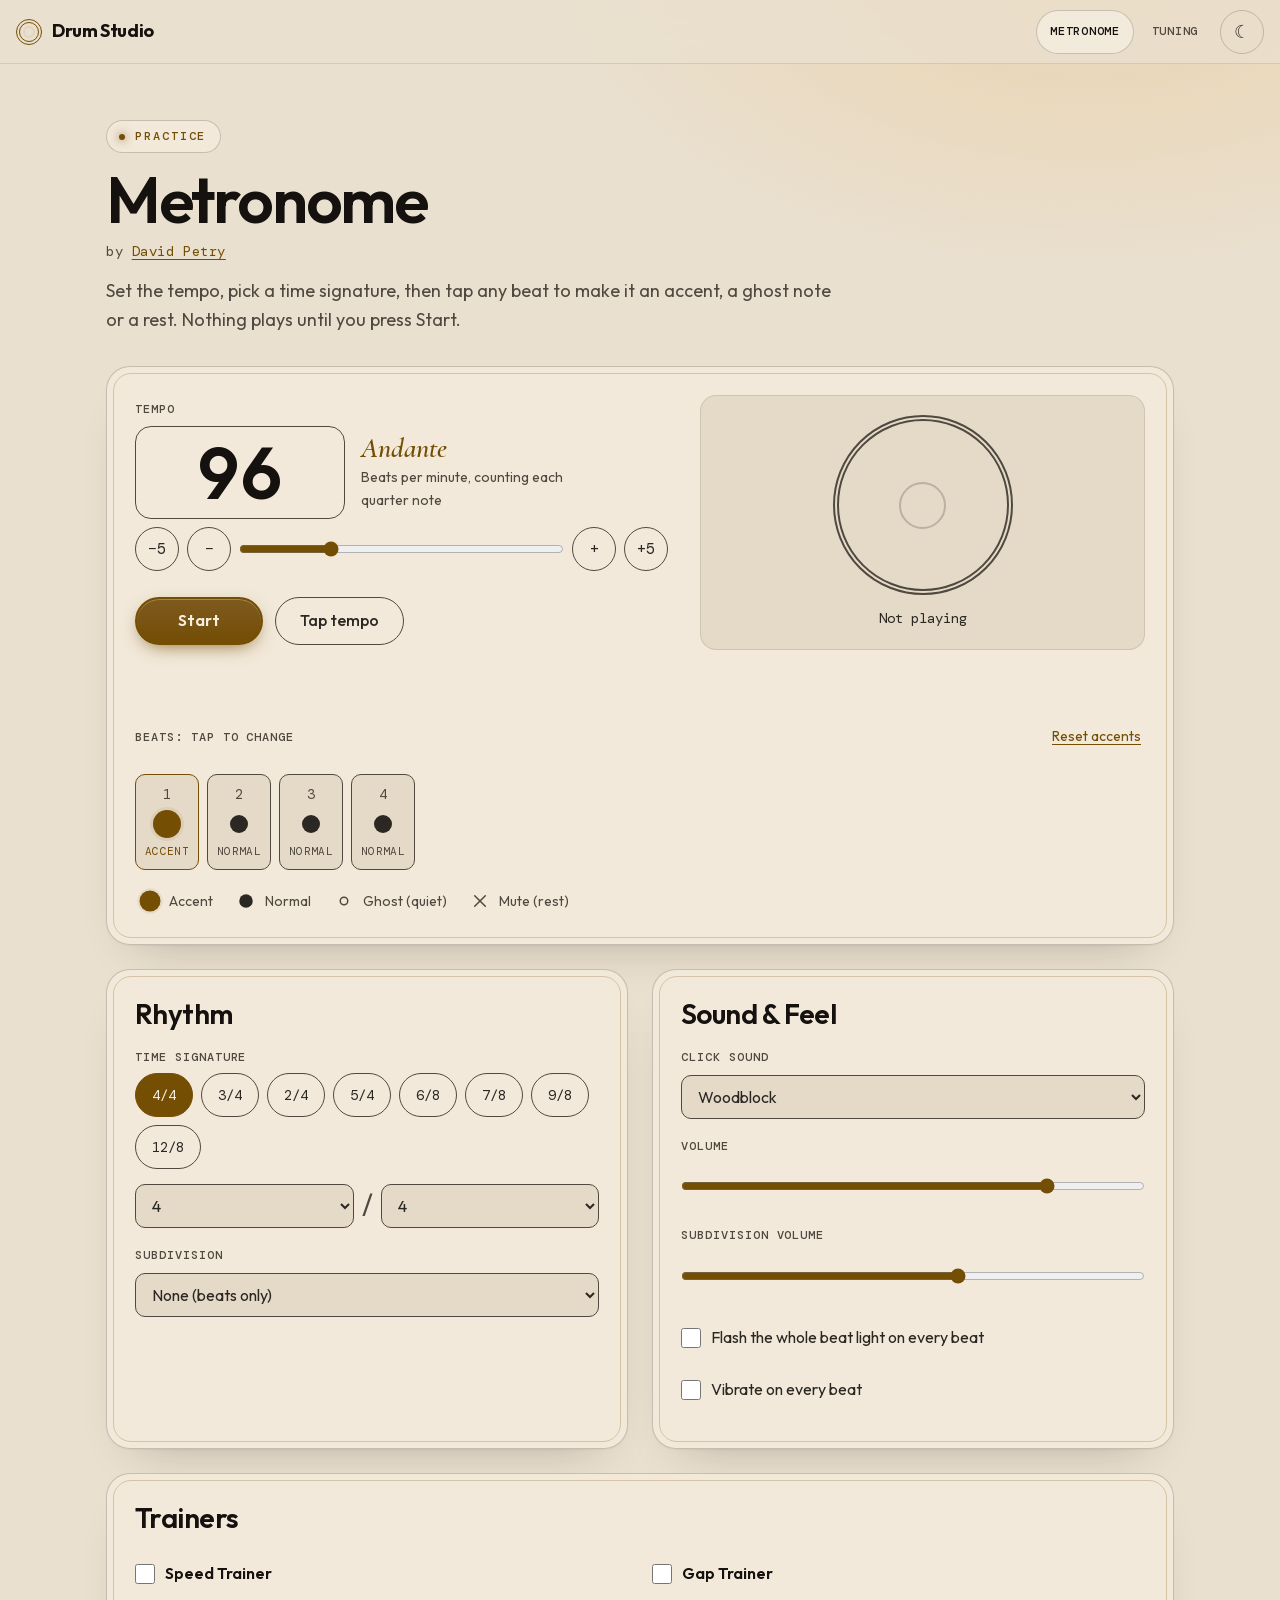
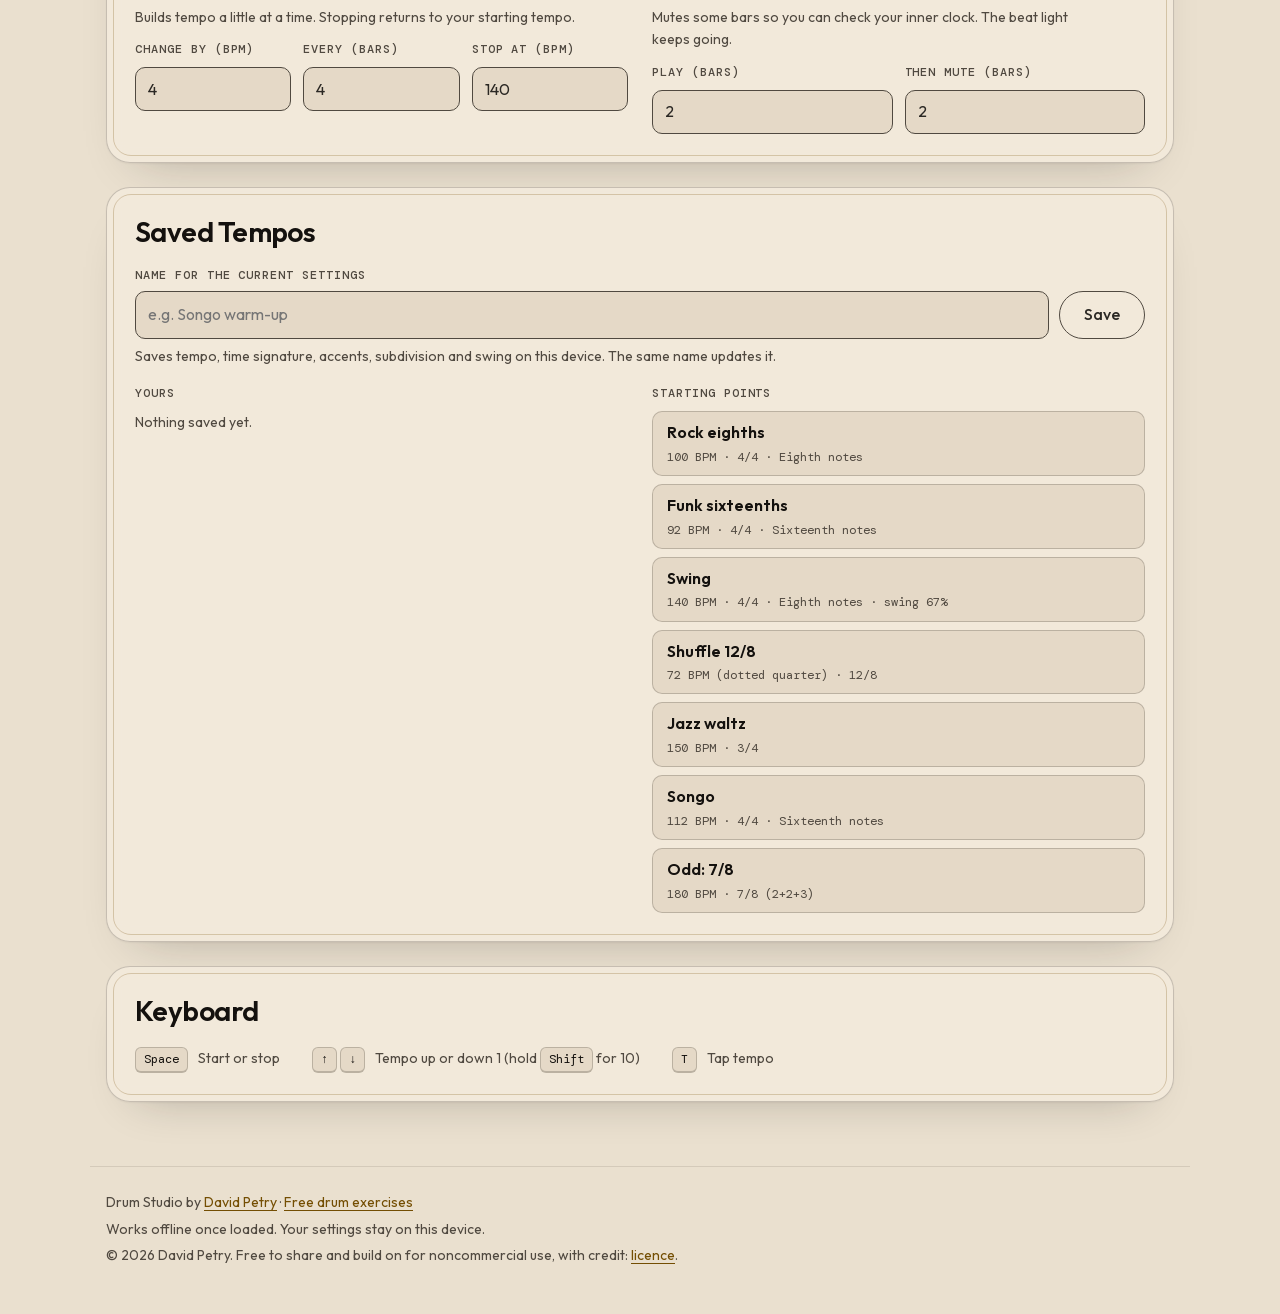
==== index.html @ 5c5dff27 "Relicense for noncommercial collaboration with credit Replaces the all-rights-reserved notice with s" ====
<!DOCTYPE html>
<html lang="en">
<head>
<meta charset="UTF-8">
<!-- Security policy: everything comes from this site; no inline scripts or styles.
     Set here because GitHub Pages can't send it as a header. -->
<meta http-equiv="Content-Security-Policy" content="default-src 'self'; script-src 'self'; style-src 'self'; img-src 'self' data:; font-src 'self'; connect-src 'self'; media-src 'self'; manifest-src 'self'; worker-src 'self'; object-src 'none'; base-uri 'self'; form-action 'none'; upgrade-insecure-requests">
<meta name="referrer" content="strict-origin-when-cross-origin">
<meta name="viewport" content="width=device-width, initial-scale=1.0, viewport-fit=cover">
<title>Metronome · Drum Studio</title>
<meta name="description" content="A drummer's metronome: time signatures, subdivisions, swing, accents and ghost notes on every beat, saved tempos, and speed and gap trainers. Works offline.">
<meta name="author" content="David Petry">
<meta name="color-scheme" content="dark light">
<meta name="theme-color" content="#080a0e">
<link rel="manifest" href="manifest.webmanifest">
<link rel="icon" href="icons/icon.svg" type="image/svg+xml">
<link rel="apple-touch-icon" href="icons/apple-touch-icon.png">
<link rel="preload" href="fonts/outfit-300-700-latin.woff2" as="font" type="font/woff2" crossorigin>
<link rel="stylesheet" href="fonts/fonts.css">
<script src="js/theme.js"></script>
<link rel="stylesheet" href="css/studio.css">
</head>
<body>
<a href="#main" class="skip-link">Skip to main content</a>
<nav class="topnav" aria-label="Drum Studio">
  <a href="index.html" class="brand" aria-label="Drum Studio home"><span class="brand-mark" aria-hidden="true"></span><span class="brand-text">Drum Studio</span></a>
  <ul class="navlinks">
    <li><a href="index.html" aria-current="page">Metronome</a></li>
    <li><a href="tuning.html">Tuning</a></li>
    <li><button type="button" class="theme-toggle" id="themeToggle" aria-label="Switch to light theme"><span aria-hidden="true">☀</span></button></li>
  </ul>
</nav>

<main id="main">
  <header class="pagehead">
    <p class="eyebrow">Practice</p>
    <h1>Metronome</h1>
    <p class="byline">by <a href="https://david-petry.netlify.app/">David Petry</a></p>
    <p class="lede">Set the tempo, pick a time signature, then tap any beat to make it an accent, a ghost note or a rest. Nothing plays until you press Start.</p>
  </header>

  <noscript><p class="panel notice">The metronome needs JavaScript turned on.</p></noscript>
  <p class="panel notice" id="no-audio" hidden>This browser can’t play web audio, so the metronome can’t run here. Try a current version of Chrome, Edge, Firefox or Safari.</p>

  <div id="metro" hidden>
    <!-- The player: tempo, the beat grid and Start -->
    <section class="panel player" aria-labelledby="player-title">
      <h2 id="player-title" class="visually-hidden">Player</h2>

      <div class="tempo">
        <label for="bpm" class="label">Tempo</label>
        <div class="tempo-readout">
          <input type="number" id="bpm" class="bpm" min="20" max="300" step="1" value="96" inputmode="numeric" aria-describedby="tempo-unit tempo-word">
          <div class="tempo-meta">
            <span class="tempo-word" id="tempo-word">Andante</span>
            <span class="tempo-unit" id="tempo-unit">Beats per minute, counting each quarter note</span>
          </div>
        </div>
        <div class="slide">
          <button type="button" class="step" id="bpm-down-5" aria-label="Slower by 5 BPM">−5</button>
          <button type="button" class="step" id="bpm-down" aria-label="Slower by 1 BPM">−</button>
          <input type="range" id="bpm-range" min="20" max="300" step="1" value="96" aria-label="Tempo slider, 20 to 300 BPM">
          <button type="button" class="step" id="bpm-up" aria-label="Faster by 1 BPM">+</button>
          <button type="button" class="step" id="bpm-up-5" aria-label="Faster by 5 BPM">+5</button>
        </div>
      </div>

      <div class="stage">
        <div class="flash" id="flash" aria-hidden="true"><span class="flash-ring"></span></div>
        <p class="position" id="position">Not playing</p>
      </div>

      <div class="actions">
        <button type="button" class="btn-primary" id="start" aria-pressed="false">Start</button>
        <button type="button" class="btn-ghost" id="tap">Tap tempo</button>
      </div>
      <p class="status" id="status" role="status" aria-live="polite"></p>

      <div class="grid-head">
        <h3 class="label" id="grid-title">Beats: Tap to Change</h3>
        <button type="button" class="link-btn" id="reset-accents">Reset accents</button>
      </div>
      <div class="grid" id="grid" role="group" aria-labelledby="grid-title"></div>
      <ul class="legend" aria-label="What the beat marks mean">
        <li><span class="mark lv-accent" aria-hidden="true"></span>Accent</li>
        <li><span class="mark lv-normal" aria-hidden="true"></span>Normal</li>
        <li><span class="mark lv-ghost" aria-hidden="true"></span>Ghost (quiet)</li>
        <li><span class="mark lv-mute" aria-hidden="true"></span>Mute (rest)</li>
      </ul>
    </section>

    <div class="columns">
      <!-- Rhythm: time signature, subdivision, swing -->
      <section class="panel" aria-labelledby="rhythm-title">
        <h2 id="rhythm-title">Rhythm</h2>
        <fieldset class="field">
          <legend class="label">Time Signature</legend>
          <div class="chips" id="meter-quick"></div>
          <div class="meter-pick">
            <label class="visually-hidden" for="meter-beats">Beats per bar</label>
            <select id="meter-beats"></select>
            <span class="meter-slash" aria-hidden="true">/</span>
            <label class="visually-hidden" for="meter-unit">Note value of each beat</label>
            <select id="meter-unit"></select>
          </div>
        </fieldset>
        <div class="field" id="groups-row" hidden>
          <label class="label" for="meter-groups">Grouping</label>
          <select id="meter-groups"></select>
          <p class="hint">How the beats are felt. 7/8 as 2 + 2 + 3 accents beats 1, 3 and 5.</p>
        </div>
        <label class="check" id="dotted-row" hidden><input type="checkbox" id="dotted"> Count the tempo in dotted quarters (one per group of three)</label>
        <div class="field">
          <label class="label" for="sub">Subdivision</label>
          <select id="sub"></select>
        </div>
        <div class="field" id="swing-row" hidden>
          <label class="label" for="swing">Swing</label>
          <input type="range" id="swing" min="50" max="75" step="1" value="50" aria-describedby="swing-out">
          <output id="swing-out" for="swing" class="hint">Straight (50%)</output>
        </div>
      </section>

      <!-- Sound and feel -->
      <section class="panel" aria-labelledby="sound-title">
        <h2 id="sound-title">Sound &amp; Feel</h2>
        <div class="field">
          <label class="label" for="sound">Click sound</label>
          <select id="sound">
            <option value="wood">Woodblock</option>
            <option value="beep">Beep</option>
            <option value="cowbell">Cowbell</option>
            <option value="stick">Stick click</option>
          </select>
        </div>
        <div class="field">
          <label class="label" for="volume">Volume</label>
          <input type="range" id="volume" min="0" max="100" step="1" value="80">
        </div>
        <div class="field">
          <label class="label" for="sub-volume">Subdivision volume</label>
          <input type="range" id="sub-volume" min="0" max="100" step="1" value="60">
        </div>
        <label class="check"><input type="checkbox" id="big-flash"> Flash the whole beat light on every beat</label>
        <label class="check" id="vibrate-row" hidden><input type="checkbox" id="vibrate"> Vibrate on every beat</label>
      </section>
    </div>

    <!-- Trainers -->
    <section class="panel" aria-labelledby="trainers-title">
      <h2 id="trainers-title">Trainers</h2>
      <div class="columns">
        <fieldset class="trainer">
          <legend><label class="check"><input type="checkbox" id="speed-on"> Speed Trainer</label></legend>
          <p class="hint">Builds tempo a little at a time. Stopping returns to your starting tempo.</p>
          <div class="trio">
            <label class="field"><span class="label">Change by (BPM)</span><input type="number" id="speed-step" value="4" min="-50" max="50" inputmode="numeric"></label>
            <label class="field"><span class="label">Every (bars)</span><input type="number" id="speed-every" value="4" min="1" max="64" inputmode="numeric"></label>
            <label class="field"><span class="label">Stop at (BPM)</span><input type="number" id="speed-target" value="140" min="20" max="300" inputmode="numeric"></label>
          </div>
        </fieldset>
        <fieldset class="trainer">
          <legend><label class="check"><input type="checkbox" id="gap-on"> Gap Trainer</label></legend>
          <p class="hint">Mutes some bars so you can check your inner clock. The beat light keeps going.</p>
          <div class="trio">
            <label class="field"><span class="label">Play (bars)</span><input type="number" id="gap-play" value="2" min="1" max="64" inputmode="numeric"></label>
            <label class="field"><span class="label">Then mute (bars)</span><input type="number" id="gap-mute" value="2" min="1" max="64" inputmode="numeric"></label>
          </div>
        </fieldset>
      </div>
    </section>

    <!-- Saved tempos -->
    <section class="panel" aria-labelledby="presets-title">
      <h2 id="presets-title">Saved Tempos</h2>
      <form id="preset-form" class="preset-form">
        <label class="label" for="preset-name">Name for the current settings</label>
        <div class="inline">
          <input type="text" id="preset-name" maxlength="40" placeholder="e.g. Songo warm-up" autocomplete="off">
          <button type="submit" class="btn-ghost">Save</button>
        </div>
        <p class="hint">Saves tempo, time signature, accents, subdivision and swing on this device. The same name updates it.</p>
      </form>
      <div class="columns">
        <div>
          <h3 class="label">Yours</h3>
          <p class="hint" id="presets-empty">Nothing saved yet.</p>
          <ul class="presets" id="my-presets"></ul>
        </div>
        <div>
          <h3 class="label">Starting Points</h3>
          <ul class="presets" id="starter-presets"></ul>
        </div>
      </div>
    </section>

    <section class="panel keys" aria-labelledby="keys-title">
      <h2 id="keys-title">Keyboard</h2>
      <dl class="keylist">
        <div><dt><kbd>Space</kbd></dt><dd>Start or stop</dd></div>
        <div><dt><kbd>↑</kbd> <kbd>↓</kbd></dt><dd>Tempo up or down 1 (hold <kbd>Shift</kbd> for 10)</dd></div>
        <div><dt><kbd>T</kbd></dt><dd>Tap tempo</dd></div>
      </dl>
    </section>
  </div>
</main>

<footer class="foot">
  <p>Drum Studio by <a href="https://david-petry.netlify.app/">David Petry</a> · <a href="https://david-petry.netlify.app/drum-exercises.html">Free drum exercises</a></p>
  <p>Works offline once loaded. Your settings stay on this device.</p>
  <p>© 2026 David Petry. Free to share and build on for noncommercial use, with credit: <a href="https://github.com/davidpetry-cloud/drum-studio/blob/main/LICENSE">licence</a>.</p>
</footer>
<script src="js/metronome.js" defer></script>
</body>
</html>
---- fonts/fonts.css ----
/* Self-hosted web fonts: DM Mono, Cormorant Garamond, Outfit.
   From Google Fonts, latin and latin-ext subsets only. Serving them from this
   site means visitors' browsers make no request to Google. Licences: OFL-*.txt
   in this folder (SIL Open Font License 1.1). A browser only downloads the
   files for faces a page actually uses. */

/* latin-ext */
@font-face {
  font-family: 'Cormorant Garamond';
  font-style: italic;
  font-weight: 400;
  font-display: swap;
  src: url(./cormorant-garamond-400-600-italic-latin-ext.woff2) format('woff2');
  unicode-range: U+0100-02BA, U+02BD-02C5, U+02C7-02CC, U+02CE-02D7, U+02DD-02FF, U+0304, U+0308, U+0329, U+1D00-1DBF, U+1E00-1E9F, U+1EF2-1EFF, U+2020, U+20A0-20AB, U+20AD-20C4, U+2113, U+2C60-2C7F, U+A720-A7FF;
}
/* latin */
@font-face {
  font-family: 'Cormorant Garamond';
  font-style: italic;
  font-weight: 400;
  font-display: swap;
  src: url(./cormorant-garamond-400-600-italic-latin.woff2) format('woff2');
  unicode-range: U+0000-00FF, U+0131, U+0152-0153, U+02BB-02BC, U+02C6, U+02DA, U+02DC, U+0304, U+0308, U+0329, U+2000-206F, U+20AC, U+2122, U+2191, U+2193, U+2212, U+2215, U+FEFF, U+FFFD;
}
/* latin-ext */
@font-face {
  font-family: 'Cormorant Garamond';
  font-style: italic;
  font-weight: 600;
  font-display: swap;
  src: url(./cormorant-garamond-400-600-italic-latin-ext.woff2) format('woff2');
  unicode-range: U+0100-02BA, U+02BD-02C5, U+02C7-02CC, U+02CE-02D7, U+02DD-02FF, U+0304, U+0308, U+0329, U+1D00-1DBF, U+1E00-1E9F, U+1EF2-1EFF, U+2020, U+20A0-20AB, U+20AD-20C4, U+2113, U+2C60-2C7F, U+A720-A7FF;
}
/* latin */
@font-face {
  font-family: 'Cormorant Garamond';
  font-style: italic;
  font-weight: 600;
  font-display: swap;
  src: url(./cormorant-garamond-400-600-italic-latin.woff2) format('woff2');
  unicode-range: U+0000-00FF, U+0131, U+0152-0153, U+02BB-02BC, U+02C6, U+02DA, U+02DC, U+0304, U+0308, U+0329, U+2000-206F, U+20AC, U+2122, U+2191, U+2193, U+2212, U+2215, U+FEFF, U+FFFD;
}
/* latin-ext */
@font-face {
  font-family: 'Cormorant Garamond';
  font-style: normal;
  font-weight: 400;
  font-display: swap;
  src: url(./cormorant-garamond-400-700-latin-ext.woff2) format('woff2');
  unicode-range: U+0100-02BA, U+02BD-02C5, U+02C7-02CC, U+02CE-02D7, U+02DD-02FF, U+0304, U+0308, U+0329, U+1D00-1DBF, U+1E00-1E9F, U+1EF2-1EFF, U+2020, U+20A0-20AB, U+20AD-20C4, U+2113, U+2C60-2C7F, U+A720-A7FF;
}
/* latin */
@font-face {
  font-family: 'Cormorant Garamond';
  font-style: normal;
  font-weight: 400;
  font-display: swap;
  src: url(./cormorant-garamond-400-700-latin.woff2) format('woff2');
  unicode-range: U+0000-00FF, U+0131, U+0152-0153, U+02BB-02BC, U+02C6, U+02DA, U+02DC, U+0304, U+0308, U+0329, U+2000-206F, U+20AC, U+2122, U+2191, U+2193, U+2212, U+2215, U+FEFF, U+FFFD;
}
/* latin-ext */
@font-face {
  font-family: 'Cormorant Garamond';
  font-style: normal;
  font-weight: 600;
  font-display: swap;
  src: url(./cormorant-garamond-400-700-latin-ext.woff2) format('woff2');
  unicode-range: U+0100-02BA, U+02BD-02C5, U+02C7-02CC, U+02CE-02D7, U+02DD-02FF, U+0304, U+0308, U+0329, U+1D00-1DBF, U+1E00-1E9F, U+1EF2-1EFF, U+2020, U+20A0-20AB, U+20AD-20C4, U+2113, U+2C60-2C7F, U+A720-A7FF;
}
/* latin */
@font-face {
  font-family: 'Cormorant Garamond';
  font-style: normal;
  font-weight: 600;
  font-display: swap;
  src: url(./cormorant-garamond-400-700-latin.woff2) format('woff2');
  unicode-range: U+0000-00FF, U+0131, U+0152-0153, U+02BB-02BC, U+02C6, U+02DA, U+02DC, U+0304, U+0308, U+0329, U+2000-206F, U+20AC, U+2122, U+2191, U+2193, U+2212, U+2215, U+FEFF, U+FFFD;
}
/* latin-ext */
@font-face {
  font-family: 'Cormorant Garamond';
  font-style: normal;
  font-weight: 700;
  font-display: swap;
  src: url(./cormorant-garamond-400-700-latin-ext.woff2) format('woff2');
  unicode-range: U+0100-02BA, U+02BD-02C5, U+02C7-02CC, U+02CE-02D7, U+02DD-02FF, U+0304, U+0308, U+0329, U+1D00-1DBF, U+1E00-1E9F, U+1EF2-1EFF, U+2020, U+20A0-20AB, U+20AD-20C4, U+2113, U+2C60-2C7F, U+A720-A7FF;
}
/* latin */
@font-face {
  font-family: 'Cormorant Garamond';
  font-style: normal;
  font-weight: 700;
  font-display: swap;
  src: url(./cormorant-garamond-400-700-latin.woff2) format('woff2');
  unicode-range: U+0000-00FF, U+0131, U+0152-0153, U+02BB-02BC, U+02C6, U+02DA, U+02DC, U+0304, U+0308, U+0329, U+2000-206F, U+20AC, U+2122, U+2191, U+2193, U+2212, U+2215, U+FEFF, U+FFFD;
}
/* latin-ext */
@font-face {
  font-family: 'DM Mono';
  font-style: italic;
  font-weight: 400;
  font-display: swap;
  src: url(./dm-mono-400-italic-latin-ext.woff2) format('woff2');
  unicode-range: U+0100-02BA, U+02BD-02C5, U+02C7-02CC, U+02CE-02D7, U+02DD-02FF, U+0304, U+0308, U+0329, U+1D00-1DBF, U+1E00-1E9F, U+1EF2-1EFF, U+2020, U+20A0-20AB, U+20AD-20C4, U+2113, U+2C60-2C7F, U+A720-A7FF;
}
/* latin */
@font-face {
  font-family: 'DM Mono';
  font-style: italic;
  font-weight: 400;
  font-display: swap;
  src: url(./dm-mono-400-italic-latin.woff2) format('woff2');
  unicode-range: U+0000-00FF, U+0131, U+0152-0153, U+02BB-02BC, U+02C6, U+02DA, U+02DC, U+0304, U+0308, U+0329, U+2000-206F, U+20AC, U+2122, U+2191, U+2193, U+2212, U+2215, U+FEFF, U+FFFD;
}
/* latin-ext */
@font-face {
  font-family: 'DM Mono';
  font-style: normal;
  font-weight: 300;
  font-display: swap;
  src: url(./dm-mono-300-latin-ext.woff2) format('woff2');
  unicode-range: U+0100-02BA, U+02BD-02C5, U+02C7-02CC, U+02CE-02D7, U+02DD-02FF, U+0304, U+0308, U+0329, U+1D00-1DBF, U+1E00-1E9F, U+1EF2-1EFF, U+2020, U+20A0-20AB, U+20AD-20C4, U+2113, U+2C60-2C7F, U+A720-A7FF;
}
/* latin */
@font-face {
  font-family: 'DM Mono';
  font-style: normal;
  font-weight: 300;
  font-display: swap;
  src: url(./dm-mono-300-latin.woff2) format('woff2');
  unicode-range: U+0000-00FF, U+0131, U+0152-0153, U+02BB-02BC, U+02C6, U+02DA, U+02DC, U+0304, U+0308, U+0329, U+2000-206F, U+20AC, U+2122, U+2191, U+2193, U+2212, U+2215, U+FEFF, U+FFFD;
}
/* latin-ext */
@font-face {
  font-family: 'DM Mono';
  font-style: normal;
  font-weight: 400;
  font-display: swap;
  src: url(./dm-mono-400-latin-ext.woff2) format('woff2');
  unicode-range: U+0100-02BA, U+02BD-02C5, U+02C7-02CC, U+02CE-02D7, U+02DD-02FF, U+0304, U+0308, U+0329, U+1D00-1DBF, U+1E00-1E9F, U+1EF2-1EFF, U+2020, U+20A0-20AB, U+20AD-20C4, U+2113, U+2C60-2C7F, U+A720-A7FF;
}
/* latin */
@font-face {
  font-family: 'DM Mono';
  font-style: normal;
  font-weight: 400;
  font-display: swap;
  src: url(./dm-mono-400-latin.woff2) format('woff2');
  unicode-range: U+0000-00FF, U+0131, U+0152-0153, U+02BB-02BC, U+02C6, U+02DA, U+02DC, U+0304, U+0308, U+0329, U+2000-206F, U+20AC, U+2122, U+2191, U+2193, U+2212, U+2215, U+FEFF, U+FFFD;
}
/* latin-ext */
@font-face {
  font-family: 'DM Mono';
  font-style: normal;
  font-weight: 500;
  font-display: swap;
  src: url(./dm-mono-500-latin-ext.woff2) format('woff2');
  unicode-range: U+0100-02BA, U+02BD-02C5, U+02C7-02CC, U+02CE-02D7, U+02DD-02FF, U+0304, U+0308, U+0329, U+1D00-1DBF, U+1E00-1E9F, U+1EF2-1EFF, U+2020, U+20A0-20AB, U+20AD-20C4, U+2113, U+2C60-2C7F, U+A720-A7FF;
}
/* latin */
@font-face {
  font-family: 'DM Mono';
  font-style: normal;
  font-weight: 500;
  font-display: swap;
  src: url(./dm-mono-500-latin.woff2) format('woff2');
  unicode-range: U+0000-00FF, U+0131, U+0152-0153, U+02BB-02BC, U+02C6, U+02DA, U+02DC, U+0304, U+0308, U+0329, U+2000-206F, U+20AC, U+2122, U+2191, U+2193, U+2212, U+2215, U+FEFF, U+FFFD;
}
/* latin-ext */
@font-face {
  font-family: 'Outfit';
  font-style: normal;
  font-weight: 300;
  font-display: swap;
  src: url(./outfit-300-700-latin-ext.woff2) format('woff2');
  unicode-range: U+0100-02BA, U+02BD-02C5, U+02C7-02CC, U+02CE-02D7, U+02DD-02FF, U+0304, U+0308, U+0329, U+1D00-1DBF, U+1E00-1E9F, U+1EF2-1EFF, U+2020, U+20A0-20AB, U+20AD-20C4, U+2113, U+2C60-2C7F, U+A720-A7FF;
}
/* latin */
@font-face {
  font-family: 'Outfit';
  font-style: normal;
  font-weight: 300;
  font-display: swap;
  src: url(./outfit-300-700-latin.woff2) format('woff2');
  unicode-range: U+0000-00FF, U+0131, U+0152-0153, U+02BB-02BC, U+02C6, U+02DA, U+02DC, U+0304, U+0308, U+0329, U+2000-206F, U+20AC, U+2122, U+2191, U+2193, U+2212, U+2215, U+FEFF, U+FFFD;
}
/* latin-ext */
@font-face {
  font-family: 'Outfit';
  font-style: normal;
  font-weight: 400;
  font-display: swap;
  src: url(./outfit-300-700-latin-ext.woff2) format('woff2');
  unicode-range: U+0100-02BA, U+02BD-02C5, U+02C7-02CC, U+02CE-02D7, U+02DD-02FF, U+0304, U+0308, U+0329, U+1D00-1DBF, U+1E00-1E9F, U+1EF2-1EFF, U+2020, U+20A0-20AB, U+20AD-20C4, U+2113, U+2C60-2C7F, U+A720-A7FF;
}
/* latin */
@font-face {
  font-family: 'Outfit';
  font-style: normal;
  font-weight: 400;
  font-display: swap;
  src: url(./outfit-300-700-latin.woff2) format('woff2');
  unicode-range: U+0000-00FF, U+0131, U+0152-0153, U+02BB-02BC, U+02C6, U+02DA, U+02DC, U+0304, U+0308, U+0329, U+2000-206F, U+20AC, U+2122, U+2191, U+2193, U+2212, U+2215, U+FEFF, U+FFFD;
}
/* latin-ext */
@font-face {
  font-family: 'Outfit';
  font-style: normal;
  font-weight: 500;
  font-display: swap;
  src: url(./outfit-300-700-latin-ext.woff2) format('woff2');
  unicode-range: U+0100-02BA, U+02BD-02C5, U+02C7-02CC, U+02CE-02D7, U+02DD-02FF, U+0304, U+0308, U+0329, U+1D00-1DBF, U+1E00-1E9F, U+1EF2-1EFF, U+2020, U+20A0-20AB, U+20AD-20C4, U+2113, U+2C60-2C7F, U+A720-A7FF;
}
/* latin */
@font-face {
  font-family: 'Outfit';
  font-style: normal;
  font-weight: 500;
  font-display: swap;
  src: url(./outfit-300-700-latin.woff2) format('woff2');
  unicode-range: U+0000-00FF, U+0131, U+0152-0153, U+02BB-02BC, U+02C6, U+02DA, U+02DC, U+0304, U+0308, U+0329, U+2000-206F, U+20AC, U+2122, U+2191, U+2193, U+2212, U+2215, U+FEFF, U+FFFD;
}
/* latin-ext */
@font-face {
  font-family: 'Outfit';
  font-style: normal;
  font-weight: 600;
  font-display: swap;
  src: url(./outfit-300-700-latin-ext.woff2) format('woff2');
  unicode-range: U+0100-02BA, U+02BD-02C5, U+02C7-02CC, U+02CE-02D7, U+02DD-02FF, U+0304, U+0308, U+0329, U+1D00-1DBF, U+1E00-1E9F, U+1EF2-1EFF, U+2020, U+20A0-20AB, U+20AD-20C4, U+2113, U+2C60-2C7F, U+A720-A7FF;
}
/* latin */
@font-face {
  font-family: 'Outfit';
  font-style: normal;
  font-weight: 600;
  font-display: swap;
  src: url(./outfit-300-700-latin.woff2) format('woff2');
  unicode-range: U+0000-00FF, U+0131, U+0152-0153, U+02BB-02BC, U+02C6, U+02DA, U+02DC, U+0304, U+0308, U+0329, U+2000-206F, U+20AC, U+2122, U+2191, U+2193, U+2212, U+2215, U+FEFF, U+FFFD;
}
/* latin-ext */
@font-face {
  font-family: 'Outfit';
  font-style: normal;
  font-weight: 700;
  font-display: swap;
  src: url(./outfit-300-700-latin-ext.woff2) format('woff2');
  unicode-range: U+0100-02BA, U+02BD-02C5, U+02C7-02CC, U+02CE-02D7, U+02DD-02FF, U+0304, U+0308, U+0329, U+1D00-1DBF, U+1E00-1E9F, U+1EF2-1EFF, U+2020, U+20A0-20AB, U+20AD-20C4, U+2113, U+2C60-2C7F, U+A720-A7FF;
}
/* latin */
@font-face {
  font-family: 'Outfit';
  font-style: normal;
  font-weight: 700;
  font-display: swap;
  src: url(./outfit-300-700-latin.woff2) format('woff2');
  unicode-range: U+0000-00FF, U+0131, U+0152-0153, U+02BB-02BC, U+02C6, U+02DA, U+02DC, U+0304, U+0308, U+0329, U+2000-206F, U+20AC, U+2122, U+2191, U+2193, U+2212, U+2215, U+FEFF, U+FFFD;
}
---- css/studio.css ----
/* ============================================================
   DRUM STUDIO — css/studio.css
   The one stylesheet for index.html (metronome) and tuning.html.
   No build step: edit this file. Pages carry no <style> blocks and
   no style="" attributes (the security policy forbids them); the
   scripts only set CSS custom properties through the CSSOM.

   Order: tokens → base → navigation → layout → form controls →
   metronome → tuning → footer → small screens → high contrast.

   The colour, type and shape tokens are David Petry's site design
   system (david-petry-site/site.css), copied so the two match.
   ============================================================ */

/* ============================================================
   TOKENS
   ============================================================ */
/* Dark is the default theme. */
:root {
  color-scheme: dark;

  /* Colour: page and surfaces */
  --bg:         #080a0e;
  --bg2:        #0d1018;
  --bg3:        #111520;
  --surface:    #141824;
  --card:       rgba(20, 24, 36, 0.55);
  --card-2:     rgba(14, 17, 26, 0.75);
  --card-hover: rgba(26, 31, 46, 0.72);
  --nav-bg:     rgba(12, 15, 22, 0.66);

  /* Colour: text, strongest first */
  --white:  #f0f2f8;
  --text:   #d8dce8;
  --muted2: #8a94b0;
  --muted:  #7c86a8;

  /* Colour: accents */
  --amber:         #e8a030;
  --amber-dim:     rgba(232,160,48,0.12);
  --teal:          #2dd4bf;
  --teal-dim:      rgba(45,212,191,0.1);
  --on-accent:     #0b0d12;
  --on-amber-soft: rgba(8,10,14,0.75);
  --accent-top:    color-mix(in oklab, var(--amber) 88%, white);

  /* Colour: lines. --line/--line-2 are the current pair; --border/--border2 are the older, slightly fainter pair a few components still use */
  --line:    rgba(255, 255, 255, 0.08);
  --line-2:  rgba(255, 255, 255, 0.16);
  --border:  rgba(255,255,255,0.07);
  --border2: rgba(255,255,255,0.12);

  /* Colour: light effects */
  --hi:        rgba(255, 255, 255, 0.05);
  --glow-a:    rgba(232, 160, 48, 0.14);
  --spot:      rgba(232, 160, 48, 0.06);
  --sheen:     rgba(255, 255, 255, 0.38);
  --btn-inset: rgba(255, 255, 255, 0.25);
  --shadow:    inset 0 1px 0 var(--hi), 0 24px 48px -32px rgba(0, 0, 0, 0.8);
  --grain-op:  0.06;

  /* Type: families */
  --sans:    'Outfit', sans-serif;
  --serif:   'Cormorant Garamond', Georgia, serif;
  --mono:    'DM Mono', monospace;
  --display: 'Outfit', system-ui, sans-serif;

  /* Type: sizes */
  --fs-xs:   12px;
  --fs-sm:   14px;
  --fs-md:   15px;
  --fs-base: 16px;
  --fs-lg:   18px;
  --fs-xl:   22px;
  --fs-2xl:  28px;
  --fs-3xl:  40px;
  --fs-4xl:  64px;

  /* Shape and motion */
  --radius: 6px;
  --r-sm:   10px;
  --r:      16px;
  --r-lg:   24px;
  --pill:   999px;
  --ease:   cubic-bezier(.2, .7, .2, 1);

  /* Layout */
  --nav-h: 64px;

}
/* Light theme: set on <html> by js/theme.js in each page's <head>, from the
   saved choice or the system setting. Warm sandstone, never bright white (David's
   design direction, 2026-10-16). Text and accent tokens are darkened so every
   pairing keeps at least 5:1 on the darkest band (--bg3); exercise category stops
   keep at least 5.5:1 where they sit. Hex values in comments are approximate. */
:root[data-theme="light"] {
  color-scheme: light;

  /* Colour: page and surfaces */
  --bg:         oklch(0.91 0.025 80);  /* #eae0cf page */
  --bg2:        oklch(0.89 0.027 79);  /* #e5d9c7 alternate band */
  --bg3:        oklch(0.865 0.03 78);  /* #ded1bd wells, timeline rail */
  --surface:    oklch(0.937 0.022 81);  /* #f2e9da one step lighter */
  --card:       oklch(0.94 0.021 81 / 0.92);  /* renders about #f2e9da */
  --card-2:     oklch(0.945 0.02 82 / 0.95);  /* #f4ecde */
  --card-hover: oklch(0.952 0.019 82 / 0.96);  /* #f6eee1 */
  --nav-bg:     oklch(0.91 0.025 80 / 0.8);

  /* Colour: text, strongest first */
  --white:  #14110e;
  --text:   #2b2824;
  --muted2: oklch(0.41 0.017 78);  /* #504940, was #554f46 */
  --muted:  oklch(0.445 0.019 79);  /* #5a5348, was #665f54 */

  /* Colour: accents */
  --amber:         oklch(0.453 0.094 76);  /* #744e03, was #77510a */
  --amber-dim:     oklch(0.453 0.094 76 / 0.08);
  --teal:          oklch(0.432 0.093 171);  /* #006049, was #0d7159 */
  --teal-dim:      oklch(0.432 0.093 171 / 0.10);
  --on-accent:     oklch(0.955 0.02 85);  /* #f6efe1 cream on the amber */
  --on-amber-soft: oklch(0.95 0.022 84 / 0.95);
  --accent-top:    color-mix(in oklab, var(--amber) 92%, var(--on-accent));

  /* Colour: lines. --line/--line-2 are the current pair; --border/--border2 are the older, slightly fainter pair a few components still use */
  --line:    rgba(20, 17, 14, 0.10);
  --line-2:  rgba(20, 17, 14, 0.20);
  --border:  rgba(0,0,0,0.10);
  --border2: rgba(0,0,0,0.18);

  /* Colour: light effects */
  --hi:        oklch(0.955 0.018 84 / 0.7);  /* warm cream tint, not white */
  --glow-a:    rgba(232, 160, 48, 0.20);
  --spot:      rgba(119, 81, 10, 0.05);
  --sheen:     rgba(0, 0, 0, 0.22);
  --btn-inset: oklch(0.96 0.03 85 / 0.3);
  --shadow:    0 1px 2px rgba(20, 17, 14, 0.05), 0 24px 48px -32px rgba(20, 17, 14, 0.30);
  --grain-op:  0.035;

}


/* ============================================================
/* Drum Studio's own tokens, on top of the site's */
:root {
  --page-max: 1100px;
  /* Beat levels: each also has its own shape, so colour is never the only cue */
  --lv-accent: var(--amber);
  --lv-normal: var(--text);
  --lv-ghost:  var(--muted2);
  --lv-mute:   var(--muted2);
  --ok:        var(--teal);
  --warn:      color-mix(in oklab, var(--amber) 70%, #ff6a4d);
}
:root[data-theme="light"] {
  --warn: oklch(0.47 0.15 35);
}

/* ============================================================
   BASE
   ============================================================ */
*, *::before, *::after { box-sizing: border-box; margin: 0; padding: 0; }
html {
  accent-color: var(--amber);
  scroll-padding-top: calc(var(--nav-h) + 24px);
  -webkit-text-size-adjust: 100%;
}
body {
  min-height: 100vh;
  background: var(--bg);
  color: var(--text);
  font-family: var(--sans);
  font-size: var(--fs-base);
  line-height: 1.6;
  -webkit-font-smoothing: antialiased;
}
/* One warm glow at the top of the page */
body::before {
  content: '';
  position: fixed;
  inset: 0;
  z-index: -1;
  pointer-events: none;
  background: radial-gradient(60vw 50vh at 85% -5%, var(--glow-a), transparent 70%);
}
::selection { background: var(--amber); color: var(--on-accent); }
a { color: var(--amber); text-underline-offset: 3px; }
a:hover { text-decoration-thickness: 2px; }
h1, h2, h3 { color: var(--white); text-wrap: balance; line-height: 1.15; }
p, li { text-wrap: pretty; }
[hidden] { display: none !important; }
button, input, select { font: inherit; color: inherit; }
button { cursor: pointer; }

.visually-hidden {
  position: absolute !important;
  width: 1px; height: 1px;
  overflow: hidden;
  clip: rect(0 0 0 0);
  clip-path: inset(50%);
  white-space: nowrap;
}

/* One focus ring everywhere */
:focus-visible { outline: 2px solid var(--amber); outline-offset: 3px; }

.skip-link {
  position: absolute;
  top: -100px;
  left: 16px;
  z-index: 2000;
  padding: 10px 18px;
  border-radius: var(--radius);
  background: var(--amber);
  color: var(--on-accent);
  font-family: var(--mono);
  font-size: var(--fs-sm);
  font-weight: 600;
  text-decoration: none;
  text-transform: uppercase;
}
.skip-link:focus { top: 16px; }

@media (prefers-reduced-motion: reduce) {
  *, *::before, *::after {
    animation-duration: 0.01ms !important;
    animation-iteration-count: 1 !important;
    transition-duration: 0.01ms !important;
    scroll-behavior: auto !important;
  }
}

/* ============================================================
   NAVIGATION
   ============================================================ */
.topnav {
  position: sticky;
  top: 0;
  z-index: 1000;
  display: flex;
  align-items: center;
  justify-content: space-between;
  gap: 12px;
  min-height: calc(var(--nav-h) + env(safe-area-inset-top, 0px));
  padding: env(safe-area-inset-top, 0px) max(16px, env(safe-area-inset-right)) 0 max(16px, env(safe-area-inset-left));
  background: var(--nav-bg);
  backdrop-filter: blur(12px);
  -webkit-backdrop-filter: blur(12px);
  border-bottom: 1px solid var(--border);
}
.brand {
  display: inline-flex;
  align-items: center;
  gap: 10px;
  min-height: 44px;
  color: var(--white);
  font-weight: 700;
  font-size: var(--fs-lg);
  letter-spacing: -0.02em;
  text-decoration: none;
}
/* The mark: a drumhead seen from above, double rim */
.brand-mark {
  width: 26px;
  height: 26px;
  border: 4px double var(--amber);
  border-radius: 50%;
  box-shadow: inset 0 0 0 3px var(--bg), inset 0 0 0 5px var(--amber-dim);
}
.navlinks { display: flex; align-items: center; gap: 4px; list-style: none; }
.navlinks a {
  display: inline-flex;
  align-items: center;
  min-height: 44px;
  padding: 0 14px;
  border-radius: var(--pill);
  color: var(--muted2);
  font-family: var(--mono);
  font-size: var(--fs-xs);
  font-weight: 500;
  letter-spacing: 0.06em;
  text-decoration: none;
  text-transform: uppercase;
  transition: color .2s, background .2s;
}
.navlinks a:hover,
.navlinks a[aria-current="page"] {
  color: var(--white);
  background: var(--hi);
  box-shadow: inset 0 0 0 1px var(--line-2);
}
.theme-toggle {
  display: inline-flex;
  align-items: center;
  justify-content: center;
  width: 44px;
  height: 44px;
  margin-left: 4px;
  border: 1px solid var(--line-2);
  border-radius: var(--pill);
  background: transparent;
  color: var(--text);
  font-size: var(--fs-lg);
  line-height: 1;
  transition: color .2s, border-color .2s, background .2s;
}
.theme-toggle:hover { color: var(--amber); border-color: var(--amber); background: var(--amber-dim); }

/* ============================================================
   LAYOUT
   ============================================================ */
main {
  max-width: var(--page-max);
  margin: 0 auto;
  padding: 40px max(16px, env(safe-area-inset-right)) 64px max(16px, env(safe-area-inset-left));
  display: grid;
  gap: 24px;
}
#metro { display: grid; gap: 24px; }
.pagehead { padding: 16px 0 8px; }
.eyebrow {
  display: inline-flex;
  align-items: center;
  gap: 10px;
  margin-bottom: 14px;
  padding: 6px 14px 6px 12px;
  border: 1px solid var(--line-2);
  border-radius: var(--pill);
  background: var(--card);
  color: var(--amber);
  font-family: var(--mono);
  font-size: var(--fs-xs);
  font-weight: 500;
  letter-spacing: 0.16em;
  text-transform: uppercase;
}
.eyebrow::before {
  content: '';
  width: 6px; height: 6px;
  border-radius: 50%;
  background: var(--amber);
  box-shadow: 0 0 10px var(--amber);
}
h1 {
  font-size: clamp(40px, 7vw, var(--fs-4xl));
  font-weight: 600;
  letter-spacing: -0.035em;
  line-height: 1.02;
  margin-bottom: 14px;
}
.lede { max-width: 62ch; color: var(--muted2); font-size: var(--fs-lg); }
/* "by David Petry" under each page title */
.byline {
  margin: -6px 0 14px;
  color: var(--muted2);
  font-family: var(--mono);
  font-size: var(--fs-sm);
  letter-spacing: 0.04em;
}
.byline a { color: var(--amber); }
.columns {
  display: grid;
  grid-template-columns: repeat(auto-fit, minmax(min(320px, 100%), 1fr));
  gap: 24px;
  align-items: start;
}

/* A panel is a drumhead: outer rim plus a faint inner amber rim */
.panel {
  position: relative;
  isolation: isolate;
  padding: 28px;
  border: 1px solid var(--line-2);
  border-radius: var(--r-lg);
  background: var(--card);
  backdrop-filter: blur(10px);
  box-shadow: var(--shadow);
}
.panel::before {
  content: '';
  position: absolute;
  inset: 6px;
  z-index: -1;
  border: 1px solid color-mix(in oklab, var(--amber) 24%, transparent);
  border-radius: calc(var(--r-lg) - 6px);
  pointer-events: none;
}
.columns > .panel { height: 100%; }
.panel h2 {
  font-size: var(--fs-2xl);
  font-weight: 600;
  letter-spacing: -0.02em;
  margin-bottom: 18px;
}
.panel h3 { font-size: var(--fs-lg); font-weight: 600; margin-bottom: 6px; }
.notice { color: var(--text); }

/* ============================================================
   FORM CONTROLS
   ============================================================ */
.label {
  display: block;
  margin-bottom: 6px;
  color: var(--muted2);
  font-family: var(--mono);
  font-size: var(--fs-xs);
  font-weight: 500;
  letter-spacing: 0.08em;
  text-transform: uppercase;
}
/* Small uppercase headings inside panels stay label-sized */
.panel h3.label { margin-bottom: 10px; font-size: var(--fs-xs); font-weight: 500; }
.hint { color: var(--muted2); font-size: var(--fs-sm); margin-top: 6px; max-width: 70ch; }
/* An intro line right under a panel heading gets room before the controls */
.panel h2 + .hint { margin: -6px 0 18px; }
.field { display: grid; gap: 2px; margin-bottom: 18px; border: 0; min-width: 0; }
.field:last-child { margin-bottom: 0; }
fieldset { border: 0; min-width: 0; }
legend { padding: 0; }
select,
input[type="text"],
input[type="number"] {
  width: 100%;
  min-height: 44px;
  padding: 0 12px;
  border: 1px solid var(--muted2);
  border-radius: var(--r-sm);
  background: var(--bg2);
  color: var(--text);
  font-size: var(--fs-base);
}
input[type="range"] { width: 100%; min-height: 44px; margin: 0; }
.check {
  display: flex;
  align-items: center;
  gap: 10px;
  min-height: 44px;
  margin-bottom: 8px;
  color: var(--text);
  cursor: pointer;
}
.check input { width: 20px; height: 20px; flex-shrink: 0; }
.inline { display: flex; gap: 10px; }
.inline > input { flex: 1; }
.form-grid {
  display: grid;
  grid-template-columns: repeat(auto-fit, minmax(min(200px, 100%), 1fr));
  gap: 0 18px;
}
.form-grid .field { margin-bottom: 18px; }

/* Buttons */
.btn-primary,
.btn-ghost {
  display: inline-flex;
  align-items: center;
  justify-content: center;
  min-height: 48px;
  padding: 0 24px;
  border-radius: var(--pill);
  font-weight: 600;
  white-space: nowrap;
  transition: background .2s, color .2s, border-color .2s, box-shadow .2s;
}
.btn-primary {
  min-width: 8em;
  border: 2px solid var(--amber);
  background: linear-gradient(180deg, var(--accent-top), var(--amber));
  color: var(--on-accent);
  box-shadow: inset 0 1px 0 var(--btn-inset), 0 6px 20px -8px var(--amber);
}
.btn-primary:hover { box-shadow: 0 4px 24px rgba(232,160,48,0.4); }
/* While running it becomes an outline button */
.btn-primary.is-running { background: var(--amber-dim); color: var(--amber); box-shadow: none; }
.btn-ghost { border: 1px solid var(--muted2); background: transparent; color: var(--text); font-weight: 500; }
.btn-ghost:hover { border-color: var(--amber); color: var(--amber); background: var(--amber-dim); }
.link-btn {
  min-height: 44px;
  padding: 0 4px;
  border: 0;
  background: none;
  color: var(--amber);
  font-size: var(--fs-sm);
  text-decoration: underline;
  text-underline-offset: 3px;
}
.chips { display: flex; flex-wrap: wrap; gap: 8px; margin-bottom: 12px; }
.chip,
.chip-check {
  display: inline-flex;
  align-items: center;
  gap: 8px;
  min-height: 44px;
  padding: 0 16px;
  border: 1px solid var(--muted2);
  border-radius: var(--pill);
  background: transparent;
  color: var(--text);
  font-family: var(--mono);
  font-size: var(--fs-sm);
  font-variant-numeric: tabular-nums;
  cursor: pointer;
}
.chip:hover, .chip-check:hover { border-color: var(--amber); color: var(--amber); }
.chip[aria-pressed="true"] { border-color: var(--amber); background: var(--amber); color: var(--on-accent); }
.chip-check input { width: 18px; height: 18px; }
.chip-check:has(input:checked) { border-color: var(--amber); background: var(--amber-dim); }
.chip-check:has(input:focus-visible) { outline: 2px solid var(--amber); outline-offset: 3px; }
.status { min-height: 1.6em; margin-top: 10px; color: var(--muted2); font-size: var(--fs-md); }

/* ============================================================
   METRONOME — index.html; behaviour in js/metronome.js
   ============================================================ */
.player {
  display: grid;
  grid-template-columns: minmax(0, 1.2fr) minmax(0, 1fr);
  grid-template-areas:
    "tempo   stage"
    "actions stage"
    "status  status"
    "ghead   ghead"
    "grid    grid"
    "legend  legend";
  gap: 16px 32px;
  align-items: center;
}
.tempo { grid-area: tempo; }
.stage { grid-area: stage; }
.actions { grid-area: actions; display: flex; flex-wrap: wrap; align-items: center; gap: 12px; }
.player > .status { grid-area: status; margin-top: 0; }
.grid-head { grid-area: ghead; }
.grid { grid-area: grid; }
.legend { grid-area: legend; }

.tempo-readout { display: flex; align-items: center; gap: 16px; margin-bottom: 8px; }
.bpm {
  width: 4ch !important;
  min-height: 88px !important;
  padding: 0 8px !important;
  border-radius: var(--r) !important;
  background: transparent !important;
  color: var(--white) !important;
  font-family: var(--display);
  font-size: 72px !important;
  font-weight: 600;
  line-height: 1;
  font-variant-numeric: tabular-nums;
  text-align: center;
  box-sizing: content-box;
  -moz-appearance: textfield;
}
.bpm::-webkit-inner-spin-button, .bpm::-webkit-outer-spin-button { -webkit-appearance: none; }
.tempo-meta { display: grid; gap: 2px; }
.tempo-word { color: var(--amber); font-family: var(--serif); font-style: italic; font-size: var(--fs-2xl); font-weight: 600; line-height: 1.1; }
.tempo-unit { color: var(--muted2); font-size: var(--fs-sm); max-width: 22ch; }
.slide { display: grid; grid-template-columns: auto auto 1fr auto auto; gap: 8px; align-items: center; }
.step {
  min-width: 44px;
  height: 44px;
  padding: 0 8px;
  border: 1px solid var(--muted2);
  border-radius: var(--pill);
  background: transparent;
  color: var(--text);
  font-family: var(--mono);
  font-size: var(--fs-md);
  transition: border-color .2s, color .2s, background .2s;
}
.step:hover { border-color: var(--amber); color: var(--amber); background: var(--amber-dim); }

/* The beat light: one big drumhead. Its fill says which kind of beat
   just played; it fades between beats. Overflow on the stage lets the
   "whole light" option flood the stage with colour. */
.stage {
  position: relative;
  display: grid;
  justify-items: center;
  gap: 12px;
  padding: 20px;
  overflow: hidden;
  border-radius: var(--r);
  background: var(--bg2);
  box-shadow: inset 0 0 0 1px var(--line);
}
.flash {
  --c: transparent;
  display: grid;
  place-items: center;
  width: min(180px, 52vw);
  aspect-ratio: 1;
  border: 6px double var(--muted2);
  border-radius: 50%;
  background: var(--c);
  transition: background .18s ease-out, box-shadow .18s ease-out, transform .12s ease-out;
}
.flash-ring {
  width: 28%;
  aspect-ratio: 1;
  border-radius: 50%;
  border: 2px solid var(--line-2);
}
.flash.is-accent { --c: var(--lv-accent); border-color: var(--lv-accent); transform: scale(1.04); }
.flash.is-normal { --c: color-mix(in oklab, var(--lv-normal) 70%, transparent); border-color: var(--lv-normal); }
.flash.is-ghost { --c: color-mix(in oklab, var(--lv-ghost) 35%, transparent); }
/* A silent beat keeps time with a dashed outline only */
.flash.is-silent { border-style: dashed; border-width: 3px; border-color: var(--lv-mute); }
.flash.is-big:not(.is-fading) { box-shadow: 0 0 0 100vmax color-mix(in oklab, var(--c) 45%, transparent); }
.flash.is-fading { --c: transparent; transform: none; }
.position { color: var(--text); font-family: var(--mono); font-size: var(--fs-sm); font-variant-numeric: tabular-nums; text-align: center; position: relative; }

.grid-head { display: flex; align-items: baseline; justify-content: space-between; gap: 12px; margin-top: 8px; }
.grid-head .label { margin: 0; }
.grid { display: flex; flex-wrap: wrap; gap: 8px; }
.cell {
  display: grid;
  justify-items: center;
  align-content: start;
  gap: 4px;
  width: 64px;
  min-height: 92px;
  padding: 8px 4px;
  border: 1px solid var(--muted2);
  border-radius: var(--r-sm);
  background: var(--bg2);
  color: var(--text);
  transition: background .12s, border-color .12s, box-shadow .12s;
}
.cell:hover { border-color: var(--amber); }
.cell.group-start { margin-left: 12px; }
.cell.is-on { border-color: var(--amber); box-shadow: 0 0 0 3px var(--amber-dim), inset 0 0 0 1px var(--amber); background: var(--amber-dim); }
.cell-num { font-family: var(--mono); font-size: var(--fs-sm); color: var(--muted2); font-variant-numeric: tabular-nums; }
.cell-level { font-size: 11px; font-family: var(--mono); letter-spacing: 0.04em; text-transform: uppercase; color: var(--muted2); }

/* Shapes for the four levels (in cells and in the legend) */
.cell-mark, .mark {
  position: relative;
  display: grid;
  place-items: center;
  width: 30px;
  height: 30px;
}
.cell-mark::before, .mark::before { content: ''; border-radius: 50%; }
.lv-accent :is(.cell-mark)::before, .mark.lv-accent::before { width: 28px; height: 28px; background: var(--lv-accent); box-shadow: 0 0 0 3px var(--amber-dim); }
.lv-normal :is(.cell-mark)::before, .mark.lv-normal::before { width: 18px; height: 18px; background: var(--lv-normal); }
.lv-ghost :is(.cell-mark)::before, .mark.lv-ghost::before { width: 12px; height: 12px; border: 2px solid var(--lv-ghost); }
.lv-mute :is(.cell-mark)::before, .mark.lv-mute::before,
.lv-mute :is(.cell-mark)::after, .mark.lv-mute::after {
  content: '';
  position: absolute;
  width: 22px;
  height: 2px;
  border-radius: 1px;
  background: var(--lv-mute);
  transform: rotate(45deg);
}
.lv-mute :is(.cell-mark)::after, .mark.lv-mute::after { transform: rotate(-45deg); }
.cell.lv-accent { border-color: var(--lv-accent); }
.cell.lv-accent .cell-level { color: var(--amber); }
.cell.lv-mute { border-style: dashed; }

.legend { display: flex; flex-wrap: wrap; gap: 4px 18px; list-style: none; color: var(--muted2); font-size: var(--fs-sm); }
.legend li { display: inline-flex; align-items: center; gap: 4px; }
.legend .mark { transform: scale(.75); }

.meter-pick { display: grid; grid-template-columns: 1fr auto 1fr; gap: 8px; align-items: center; }
.meter-slash { font-size: var(--fs-2xl); color: var(--muted2); }
.trainer { padding: 0; }
.trainer legend { margin-bottom: 4px; }
.trainer legend .check { font-weight: 600; color: var(--white); margin-bottom: 0; }
.trio { display: grid; grid-template-columns: repeat(auto-fit, minmax(110px, 1fr)); gap: 12px; margin-top: 12px; }
.trio .field { margin: 0; }

.preset-form { margin-bottom: 20px; }
.presets { list-style: none; display: grid; gap: 8px; }
.preset { display: flex; gap: 8px; }
.preset-load {
  flex: 1;
  display: grid;
  gap: 2px;
  min-height: 52px;
  padding: 8px 14px;
  border: 1px solid var(--line-2);
  border-radius: var(--r-sm);
  background: var(--bg2);
  color: var(--text);
  text-align: left;
}
.preset-load:hover { border-color: var(--amber); }
.preset-name { color: var(--white); font-weight: 600; }
.preset-sum { color: var(--muted2); font-family: var(--mono); font-size: var(--fs-xs); }
.preset-del {
  width: 44px;
  border: 1px solid var(--line-2);
  border-radius: var(--r-sm);
  background: transparent;
  color: var(--muted2);
  font-size: var(--fs-xl);
}
.preset-del:hover { border-color: var(--warn); color: var(--warn); }

.keylist { display: flex; flex-wrap: wrap; gap: 10px 32px; }
.keylist div { display: flex; gap: 10px; align-items: baseline; }
.keylist dd { color: var(--muted2); font-size: var(--fs-sm); }
kbd {
  display: inline-block;
  min-width: 2em;
  padding: 2px 8px;
  border: 1px solid var(--line-2);
  border-bottom-width: 2px;
  border-radius: var(--radius);
  background: var(--bg2);
  color: var(--white);
  font-family: var(--mono);
  font-size: var(--fs-xs);
  text-align: center;
}

/* ============================================================
   TUNING — tuning.html; behaviour in js/tuning.js
   ============================================================ */
.range-card {
  margin: 8px 0 20px;
  padding: 20px;
  border-radius: var(--r);
  background: var(--bg2);
  box-shadow: inset 0 0 0 1px var(--line);
}
.range-stops { display: grid; grid-template-columns: repeat(3, 1fr); gap: 12px; margin: 12px 0 4px; }
.range-stops div { display: grid; gap: 2px; }
.range-stops dt { color: var(--muted2); font-family: var(--mono); font-size: var(--fs-xs); letter-spacing: .08em; text-transform: uppercase; }
.range-stops dd { color: var(--white); font-family: var(--display); font-size: var(--fs-xl); font-weight: 600; font-variant-numeric: tabular-nums; }
.range-stops div:nth-child(2) dd { color: var(--amber); }
.notes { list-style: none; display: grid; grid-template-columns: repeat(auto-fit, minmax(min(260px, 100%), 1fr)); gap: 12px; }
.note-card { padding: 16px 18px; border: 1px solid var(--line-2); border-radius: var(--r-sm); background: var(--card-2); }
.note-card h3 { font-size: var(--fs-base); }
.note-card p { color: var(--text); font-size: var(--fs-md); }
.cite { margin-top: 8px; color: var(--muted2); font-size: var(--fs-xs); }

.listen { color: var(--muted2); font-family: var(--mono); font-size: var(--fs-sm); }
.level { --level: 0; height: 6px; margin: 14px 0 20px; border-radius: 3px; background: var(--bg3); overflow: hidden; }
.level span { display: block; height: 100%; width: calc(var(--level) * 100%); background: var(--teal); transition: width .06s linear; }
.readout { display: grid; justify-items: center; gap: 4px; padding: 20px; border-radius: var(--r); background: var(--bg2); box-shadow: inset 0 0 0 1px var(--line); text-align: center; }
.reading-hz { color: var(--white); font-family: var(--display); font-size: clamp(48px, 10vw, 72px); font-weight: 600; line-height: 1; font-variant-numeric: tabular-nums; }
.reading-note { color: var(--amber); font-family: var(--mono); font-size: var(--fs-lg); }
.cents { position: relative; width: min(360px, 100%); height: 36px; margin-top: 10px; border-bottom: 2px solid var(--line-2); }
.cents-scale { position: absolute; inset: auto 0 6px; display: flex; justify-content: space-between; color: var(--muted2); font-family: var(--mono); font-size: 11px; }
.cents::before { content: ''; position: absolute; left: 50%; bottom: -2px; width: 2px; height: 14px; background: var(--muted2); }
.needle { --cents: 0; position: absolute; bottom: -2px; left: calc(50% + var(--cents) * 1%); width: 4px; height: 30px; margin-left: -2px; border-radius: 2px; background: var(--amber); transition: left .2s var(--ease); }
.target { margin: 18px 0; }
.target-bar { position: relative; height: 48px; margin-top: 8px; }
.target-bar .zone { position: absolute; inset: 8px 0 auto; height: 14px; border-radius: 7px; background: linear-gradient(90deg, var(--teal-dim), color-mix(in oklab, var(--teal) 40%, transparent), var(--teal-dim)); box-shadow: inset 0 0 0 1px var(--teal); }
.target-mark { --pos: 0.5; position: absolute; top: 2px; left: calc(var(--pos) * 100%); width: 4px; height: 26px; margin-left: -2px; border-radius: 2px; background: var(--amber); box-shadow: 0 0 0 3px var(--amber-dim); }
.target-ends { position: absolute; inset: auto 0 0; display: flex; justify-content: space-between; color: var(--muted2); font-family: var(--mono); font-size: 11px; }
.lugs-head { display: flex; align-items: baseline; justify-content: space-between; margin-top: 8px; }
.lugs-head .label { margin: 0; }
.lugs { list-style: none; display: grid; grid-template-columns: repeat(auto-fill, minmax(150px, 1fr)); gap: 8px; margin: 8px 0; }
.lug { display: grid; grid-template-columns: 1fr auto; gap: 0 8px; padding: 10px 12px; border: 1px solid var(--line-2); border-radius: var(--r-sm); background: var(--bg2); font-variant-numeric: tabular-nums; }
.lug-n { color: var(--muted2); font-family: var(--mono); font-size: var(--fs-xs); text-transform: uppercase; }
.lug-hz { color: var(--white); font-weight: 600; grid-row: 2; }
.lug-off { grid-row: 1 / 3; grid-column: 2; align-self: center; color: var(--muted2); font-family: var(--mono); font-size: var(--fs-sm); }
.lug.is-worst { border-color: var(--warn); border-width: 2px; }
.lug.is-worst .lug-off { color: var(--warn); font-weight: 600; }
.lug-status { color: var(--text); }

.table-wrap { overflow-x: auto; margin-top: 4px; }
.plan { width: 100%; border-collapse: collapse; font-variant-numeric: tabular-nums; }
.plan th, .plan td { padding: 10px 12px; border-bottom: 1px solid var(--line-2); text-align: left; }
.plan thead th { color: var(--muted2); font-family: var(--mono); font-size: var(--fs-xs); font-weight: 500; letter-spacing: .08em; text-transform: uppercase; }
.plan tbody th { color: var(--white); font-weight: 600; }
.plan .fits { color: var(--ok); }
.plan .fits::before { content: '✓ '; }
.plan .outside { color: var(--warn); font-weight: 600; }
.plan .outside::before { content: '! '; }
/* Controls inside the planner table: free-tuning pitch boxes and per-gap intervals */
.plan td:has(> input, > select) { padding-top: 6px; padding-bottom: 6px; }
.plan .plan-hz { width: 7.5em; }
.plan select { width: auto; min-width: 12.5em; }
.steps { padding-left: 1.4em; display: grid; gap: 10px; max-width: 72ch; }
.steps li::marker { color: var(--amber); font-family: var(--mono); }
.sources { padding-left: 1.4em; display: grid; gap: 6px; margin-top: 12px; font-size: var(--fs-sm); }

/* ============================================================
   FOOTER
   ============================================================ */
.foot {
  max-width: var(--page-max);
  margin: 0 auto;
  padding: 24px 16px calc(48px + env(safe-area-inset-bottom, 0px));
  border-top: 1px solid var(--line);
  color: var(--muted2);
  font-size: var(--fs-sm);
  display: grid;
  gap: 4px;
}

/* ============================================================
   SMALL SCREENS
   ============================================================ */
@media (max-width: 760px) {
  .player {
    grid-template-columns: minmax(0, 1fr);
    grid-template-areas: "tempo" "stage" "actions" "status" "ghead" "grid" "legend";
  }
  .actions > * { flex: 1; }
}
@media (max-width: 560px) {
  .panel { padding: 20px 16px; }
  .panel::before { inset: 4px; }
  .brand { font-size: var(--fs-base); }
  .navlinks a { padding: 0 10px; }
  .bpm { font-size: 60px !important; min-height: 76px !important; }
  .slide { grid-template-columns: auto 1fr auto; }
  .slide #bpm-down-5, .slide #bpm-up-5 { display: none; }
  .cell { width: 56px; }
  .cell.group-start { margin-left: 8px; }
  .range-stops dd { font-size: var(--fs-lg); }
}
@media (max-width: 420px) {
  .brand-text { display: none; }
}

/* ============================================================
   HIGH CONTRAST — Windows contrast themes replace our colours;
   keep shapes and states visible there
   ============================================================ */
@media (forced-colors: active) {
  .btn-primary, .chip, .preset-load, .cell { border: 1px solid ButtonText; }
  .chip[aria-pressed="true"],
  .cell.is-on,
  .flash:not(.is-fading):not(.is-silent) {
    forced-color-adjust: none;
    background: Highlight;
    border-color: Highlight;
    color: HighlightText;
    box-shadow: none;
  }
  .cell-mark::before, .mark::before, .cell-mark::after, .mark::after { forced-color-adjust: none; background: CanvasText; border-color: CanvasText; }
  .lv-ghost :is(.cell-mark)::before, .mark.lv-ghost::before { background: transparent; }
  .needle, .target-mark, .level span { forced-color-adjust: none; background: Highlight; }
}
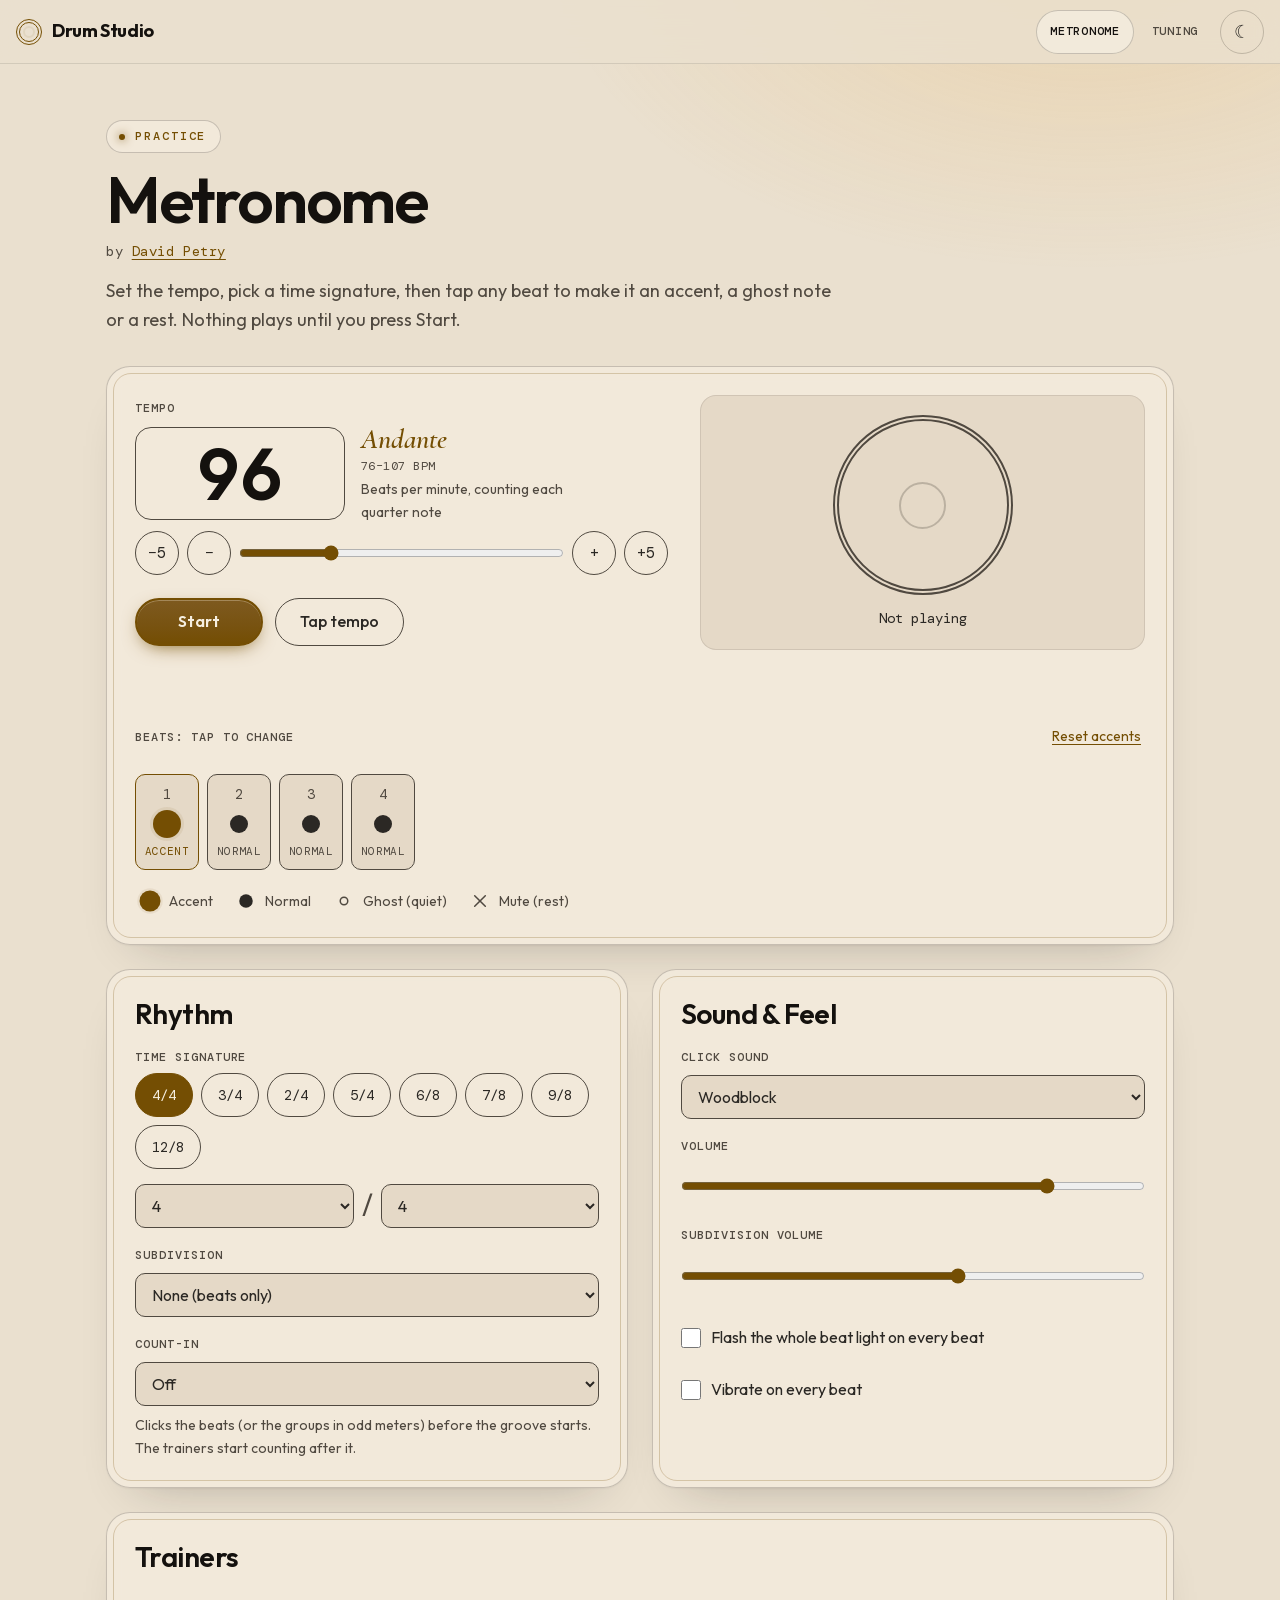
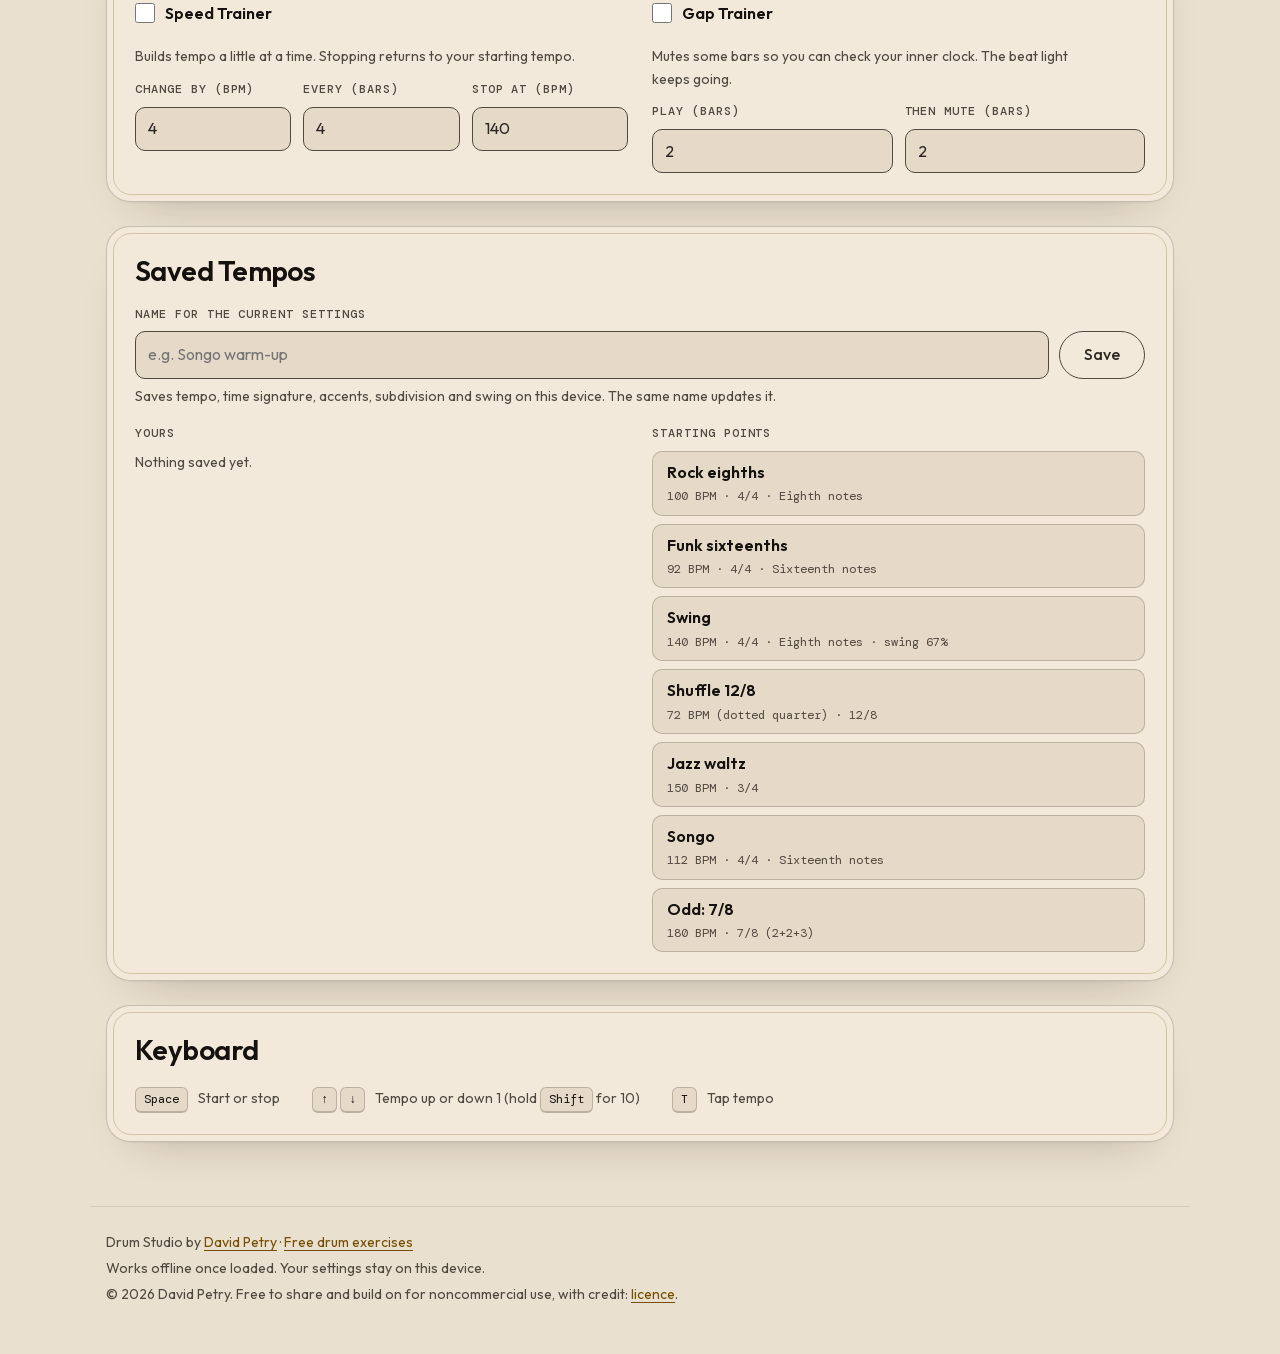
==== commit 41a6c676: "Count-in, subdivision ticks, compact phone header, tempo ranges Audit #5: an optional count-in (off," ====
--- a/index.html
+++ b/index.html
@@ -2,9 +2,11 @@
 <html lang="en">
 <head>
 <meta charset="UTF-8">
-<!-- Security policy: everything comes from this site; no inline scripts or styles.
-     Set here because GitHub Pages can't send it as a header. -->
-<meta http-equiv="Content-Security-Policy" content="default-src 'self'; script-src 'self'; style-src 'self'; img-src 'self' data:; font-src 'self'; connect-src 'self'; media-src 'self'; manifest-src 'self'; worker-src 'self'; object-src 'none'; base-uri 'self'; form-action 'none'; upgrade-insecure-requests">
+<!-- Security policy: everything comes from this site; no inline scripts or styles;
+     and the page may not send data anywhere (connect-src 'none'), so nothing,
+     including microphone audio, can leave the device. Set here because GitHub
+     Pages can't send it as a header. -->
+<meta http-equiv="Content-Security-Policy" content="default-src 'self'; script-src 'self'; style-src 'self'; img-src 'self' data:; font-src 'self'; connect-src 'none'; media-src 'self'; manifest-src 'self'; worker-src 'self'; object-src 'none'; base-uri 'self'; form-action 'none'; upgrade-insecure-requests">
 <meta name="referrer" content="strict-origin-when-cross-origin">
 <meta name="viewport" content="width=device-width, initial-scale=1.0, viewport-fit=cover">
 <title>Metronome · Drum Studio</title>
@@ -50,9 +52,10 @@
       <div class="tempo">
         <label for="bpm" class="label">Tempo</label>
         <div class="tempo-readout">
-          <input type="number" id="bpm" class="bpm" min="20" max="300" step="1" value="96" inputmode="numeric" aria-describedby="tempo-unit tempo-word">
+          <input type="number" id="bpm" class="bpm" min="20" max="300" step="1" value="96" inputmode="numeric" aria-describedby="tempo-word tempo-range tempo-unit">
           <div class="tempo-meta">
             <span class="tempo-word" id="tempo-word">Andante</span>
+            <span class="tempo-range" id="tempo-range">76–107 BPM</span>
             <span class="tempo-unit" id="tempo-unit">Beats per minute, counting each quarter note</span>
           </div>
         </div>
@@ -119,6 +122,15 @@
           <input type="range" id="swing" min="50" max="75" step="1" value="50" aria-describedby="swing-out">
           <output id="swing-out" for="swing" class="hint">Straight (50%)</output>
         </div>
+        <div class="field">
+          <label class="label" for="count-in">Count-in</label>
+          <select id="count-in">
+            <option value="0">Off</option>
+            <option value="1">1 bar</option>
+            <option value="2">2 bars</option>
+          </select>
+          <p class="hint">Clicks the beats (or the groups in odd meters) before the groove starts. The trainers start counting after it.</p>
+        </div>
       </section>
 
       <!-- Sound and feel -->
@@ -129,7 +141,6 @@
           <select id="sound">
             <option value="wood">Woodblock</option>
             <option value="beep">Beep</option>
-            <option value="cowbell">Cowbell</option>
             <option value="stick">Stick click</option>
           </select>
         </div>
@@ -153,6 +164,7 @@
         <fieldset class="trainer">
           <legend><label class="check"><input type="checkbox" id="speed-on"> Speed Trainer</label></legend>
           <p class="hint">Builds tempo a little at a time. Stopping returns to your starting tempo.</p>
+          <p class="trainer-progress" id="speed-progress" hidden></p>
           <div class="trio">
             <label class="field"><span class="label">Change by (BPM)</span><input type="number" id="speed-step" value="4" min="-50" max="50" inputmode="numeric"></label>
             <label class="field"><span class="label">Every (bars)</span><input type="number" id="speed-every" value="4" min="1" max="64" inputmode="numeric"></label>
@@ -186,6 +198,10 @@
           <h3 class="label">Yours</h3>
           <p class="hint" id="presets-empty">Nothing saved yet.</p>
           <ul class="presets" id="my-presets"></ul>
+          <div class="undo" id="preset-undo" hidden>
+            <span id="preset-undo-text"></span>
+            <button type="button" class="btn-ghost" id="preset-undo-btn">Undo</button>
+          </div>
         </div>
         <div>
           <h3 class="label">Starting Points</h3>
@@ -204,6 +220,16 @@
     </section>
   </div>
 </main>
+
+<!-- Quick controls: appear at the bottom of the screen whenever the main
+     Start button is scrolled out of view (see metronome.dart). -->
+<div class="transport" id="transport" role="region" aria-label="Quick controls" hidden>
+  <button type="button" class="transport-step" id="q-down" aria-label="Slower by 1 BPM">−</button>
+  <span class="transport-bpm"><span id="q-bpm">96</span> <span class="transport-unit">BPM</span></span>
+  <button type="button" class="transport-step" id="q-up" aria-label="Faster by 1 BPM">+</button>
+  <button type="button" class="btn-ghost transport-tap" id="q-tap">Tap</button>
+  <button type="button" class="btn-primary transport-start" id="q-start" aria-pressed="false">Start</button>
+</div>
 
 <footer class="foot">
   <p>Drum Studio by <a href="https://david-petry.netlify.app/">David Petry</a> · <a href="https://david-petry.netlify.app/drum-exercises.html">Free drum exercises</a></p>
--- a/css/studio.css
+++ b/css/studio.css
@@ -552,6 +552,7 @@
 .tempo-meta { display: grid; gap: 2px; }
 .tempo-word { color: var(--amber); font-family: var(--serif); font-style: italic; font-size: var(--fs-2xl); font-weight: 600; line-height: 1.1; }
 .tempo-unit { color: var(--muted2); font-size: var(--fs-sm); max-width: 22ch; }
+.tempo-range { color: var(--muted2); font-family: var(--mono); font-size: var(--fs-xs); letter-spacing: 0.04em; font-variant-numeric: tabular-nums; }
 .slide { display: grid; grid-template-columns: auto auto 1fr auto auto; gap: 8px; align-items: center; }
 .step {
   min-width: 44px;
@@ -629,6 +630,12 @@
 .cell.is-on { border-color: var(--amber); box-shadow: 0 0 0 3px var(--amber-dim), inset 0 0 0 1px var(--amber); background: var(--amber-dim); }
 .cell-num { font-family: var(--mono); font-size: var(--fs-sm); color: var(--muted2); font-variant-numeric: tabular-nums; }
 .cell-level { font-size: 11px; font-family: var(--mono); letter-spacing: 0.04em; text-transform: uppercase; color: var(--muted2); }
+/* Subdivision ticks: one per click in the beat, the one now sounding lit.
+   The first (the beat itself) is a little larger. */
+.cell-subs { display: flex; flex-wrap: wrap; justify-content: center; gap: 3px; max-width: 100%; }
+.tick { width: 5px; height: 5px; border-radius: 50%; background: var(--line-2); }
+.tick.is-beat { width: 7px; height: 7px; }
+.tick.is-on { background: var(--amber); box-shadow: 0 0 0 2px var(--amber-dim); }
 
 /* Shapes for the four levels (in cells and in the legend) */
 .cell-mark, .mark {
@@ -696,6 +703,29 @@
   font-size: var(--fs-xl);
 }
 .preset-del:hover { border-color: var(--warn); color: var(--warn); }
+/* Shown for a few seconds after deleting a saved tempo */
+.undo {
+  display: flex;
+  flex-wrap: wrap;
+  align-items: center;
+  justify-content: space-between;
+  gap: 8px 16px;
+  margin-top: 10px;
+  padding: 8px 8px 8px 14px;
+  border: 1px solid var(--line-2);
+  border-radius: var(--r-sm);
+  background: var(--bg2);
+  color: var(--text);
+}
+.undo .btn-ghost { min-height: 44px; }
+/* Speed trainer's live "104 → 140 BPM · next +4 in 2 bars" line */
+.trainer-progress {
+  margin-top: 8px;
+  color: var(--amber);
+  font-family: var(--mono);
+  font-size: var(--fs-sm);
+  font-variant-numeric: tabular-nums;
+}
 
 .keylist { display: flex; flex-wrap: wrap; gap: 10px 32px; }
 .keylist div { display: flex; gap: 10px; align-items: baseline; }
@@ -714,9 +744,96 @@
   text-align: center;
 }
 
+/* Quick controls: fixed to the bottom of the screen while the main Start
+   button is out of view. Bottom placement keeps them in thumb reach. */
+.transport {
+  position: fixed;
+  inset: auto 0 0;
+  z-index: 900;
+  display: grid;
+  grid-template-columns: 48px auto 48px 1fr 1.4fr;
+  align-items: center;
+  gap: 8px;
+  max-width: 640px;
+  margin: 0 auto;
+  padding: 10px max(12px, env(safe-area-inset-right)) calc(10px + env(safe-area-inset-bottom, 0px)) max(12px, env(safe-area-inset-left));
+  background: var(--nav-bg);
+  backdrop-filter: blur(12px);
+  -webkit-backdrop-filter: blur(12px);
+  border-top: 1px solid var(--line-2);
+  box-shadow: 0 -12px 32px -24px rgba(0, 0, 0, 0.6);
+}
+@media (min-width: 641px) {
+  .transport { bottom: 12px; border: 1px solid var(--line-2); border-radius: var(--pill); }
+}
+.transport-step {
+  width: 48px;
+  height: 48px;
+  border: 1px solid var(--muted2);
+  border-radius: 50%;
+  background: transparent;
+  color: var(--text);
+  font-size: var(--fs-xl);
+  line-height: 1;
+}
+.transport-step:hover { border-color: var(--amber); color: var(--amber); }
+.transport-bpm {
+  min-width: 4.2ch;
+  color: var(--white);
+  font-family: var(--display);
+  font-size: var(--fs-xl);
+  font-weight: 600;
+  font-variant-numeric: tabular-nums;
+  text-align: center;
+  white-space: nowrap;
+}
+.transport-unit { color: var(--muted2); font-family: var(--mono); font-size: var(--fs-xs); font-weight: 500; }
+.transport .btn-primary, .transport .btn-ghost { min-width: 0; padding: 0 12px; }
+/* Room at the end of the page so the bar never covers the footer */
+body.has-transport { padding-bottom: calc(84px + env(safe-area-inset-bottom, 0px)); }
+
 /* ============================================================
    TUNING — tuning.html; behaviour in js/tuning.js
    ============================================================ */
+/* Section tabs. The chosen tab is filled and underlined, so it shows by
+   shape as well as colour. */
+.tabs {
+  display: flex;
+  gap: 6px;
+  overflow-x: auto;
+  padding: 4px;
+  border: 1px solid var(--line-2);
+  border-radius: var(--pill);
+  background: var(--card);
+  scrollbar-width: none;
+}
+.tab {
+  flex: 1 0 auto;
+  min-height: 44px;
+  padding: 0 16px;
+  border: 0;
+  border-radius: var(--pill);
+  background: transparent;
+  color: var(--muted2);
+  font-family: var(--mono);
+  font-size: var(--fs-sm);
+  font-weight: 500;
+  letter-spacing: 0.04em;
+  white-space: nowrap;
+}
+.tab:hover { color: var(--white); }
+.tab[aria-selected="true"] {
+  background: var(--amber);
+  color: var(--on-accent);
+  text-decoration: underline 2px;
+  text-underline-offset: 5px;
+}
+.stack { display: grid; gap: 24px; }
+/* A link straight to a tab (#planner …) scrolls with room for the nav and
+   the tabs above the section, so the tabs stay in view. */
+[role="tabpanel"] { scroll-margin-top: calc(var(--nav-h) + 84px); }
+#change-drum { margin-top: -4px; }
+
 .range-card {
   margin: 8px 0 20px;
   padding: 20px;
@@ -776,7 +893,7 @@
 .plan select { width: auto; min-width: 12.5em; }
 .steps { padding-left: 1.4em; display: grid; gap: 10px; max-width: 72ch; }
 .steps li::marker { color: var(--amber); font-family: var(--mono); }
-.sources { padding-left: 1.4em; display: grid; gap: 6px; margin-top: 12px; font-size: var(--fs-sm); }
+.sources { padding-left: 1.4em; display: grid; gap: 10px; margin-top: 12px; font-size: var(--fs-sm); line-height: 1.5; }
 
 /* ============================================================
    FOOTER
@@ -803,6 +920,18 @@
   .actions > * { flex: 1; }
 }
 @media (max-width: 560px) {
+  /* A compact header on phones: the controls matter more than the intro.
+     After the first visit the intro is still read by screen readers. */
+  main { padding-top: 16px; }
+  .pagehead { padding-top: 0; }
+  .pagehead .eyebrow { display: none; }
+  h1 { font-size: 36px; margin-bottom: 6px; }
+  .byline { margin: 0 0 10px; }
+  .returning .pagehead .lede {
+    position: absolute; width: 1px; height: 1px; overflow: hidden;
+    clip: rect(0 0 0 0); clip-path: inset(50%); white-space: nowrap;
+  }
+  .sources { gap: 14px; }
   .panel { padding: 20px 16px; }
   .panel::before { inset: 4px; }
   .brand { font-size: var(--fs-base); }
@@ -824,6 +953,7 @@
    ============================================================ */
 @media (forced-colors: active) {
   .btn-primary, .chip, .preset-load, .cell { border: 1px solid ButtonText; }
+  .tab[aria-selected="true"],
   .chip[aria-pressed="true"],
   .cell.is-on,
   .flash:not(.is-fading):not(.is-silent) {
@@ -835,5 +965,5 @@
   }
   .cell-mark::before, .mark::before, .cell-mark::after, .mark::after { forced-color-adjust: none; background: CanvasText; border-color: CanvasText; }
   .lv-ghost :is(.cell-mark)::before, .mark.lv-ghost::before { background: transparent; }
-  .needle, .target-mark, .level span { forced-color-adjust: none; background: Highlight; }
-}
+  .needle, .target-mark, .level span, .tick.is-on { forced-color-adjust: none; background: Highlight; }
+}
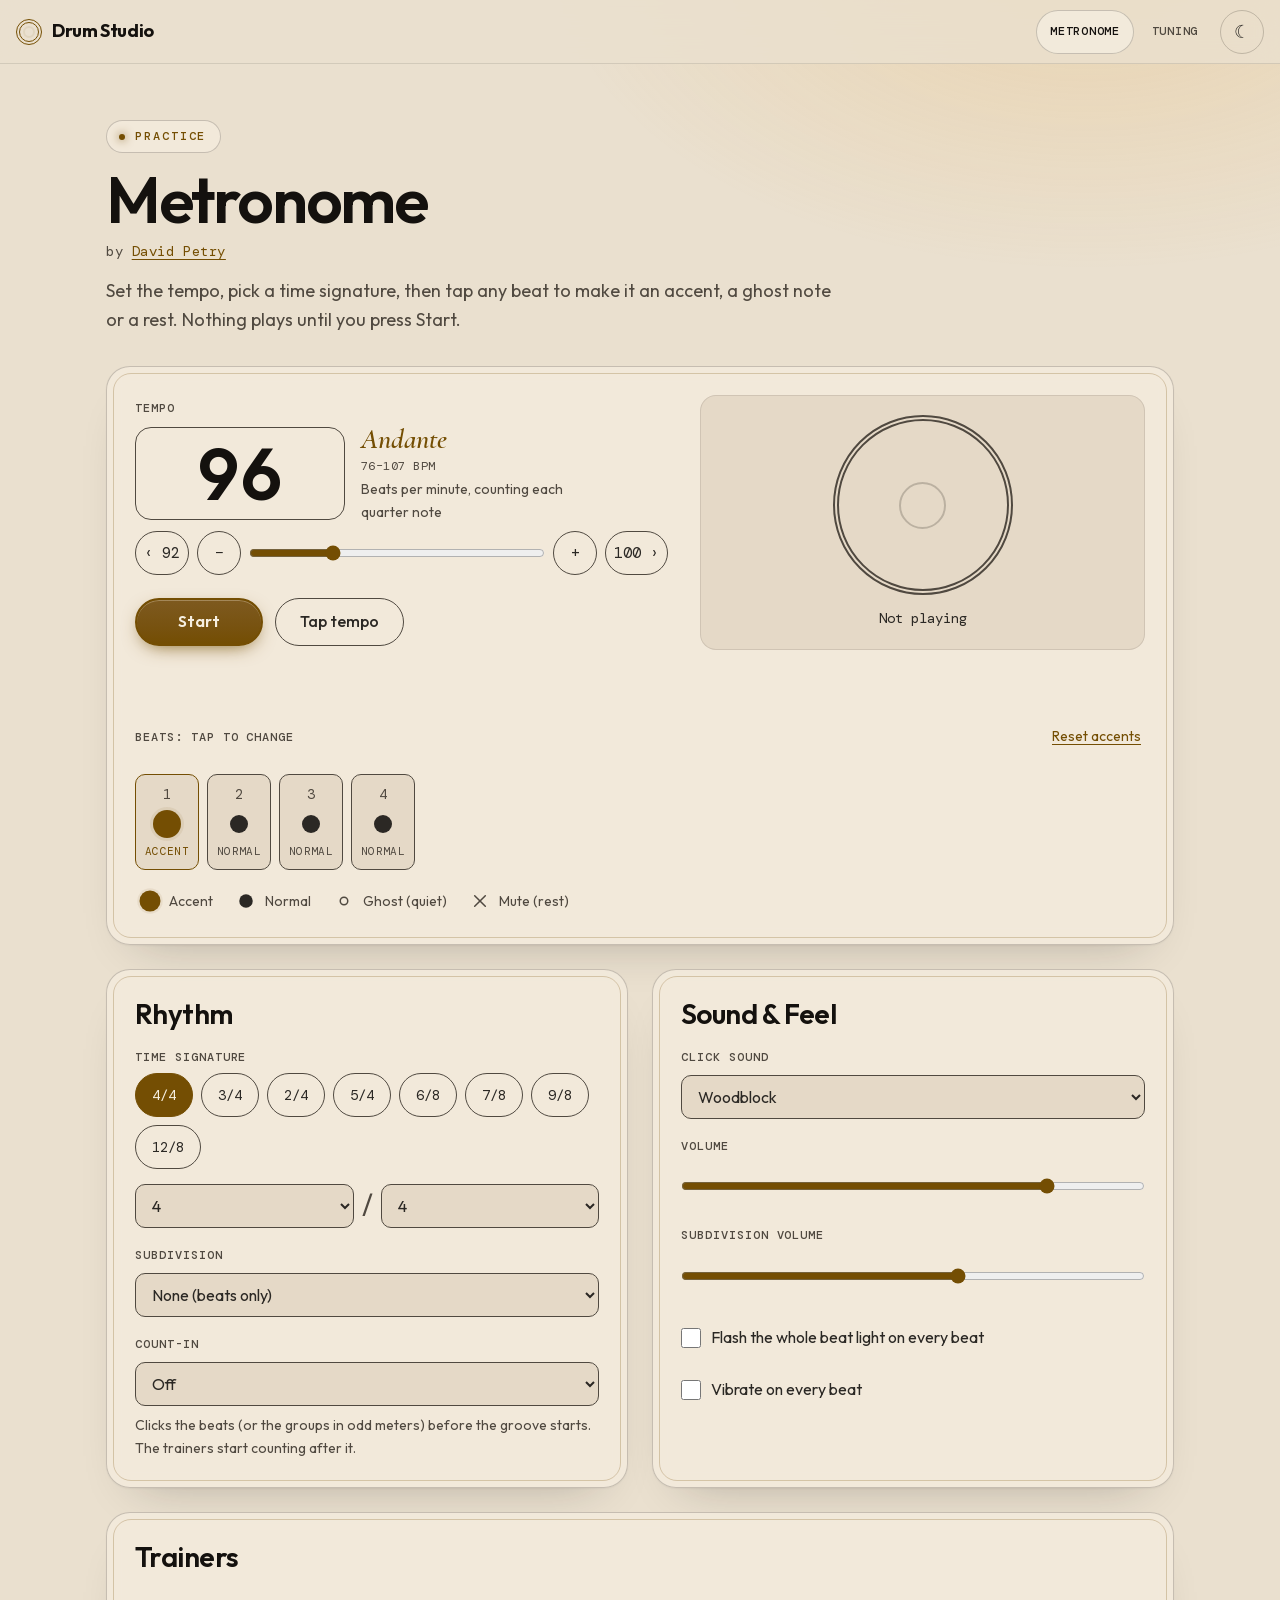
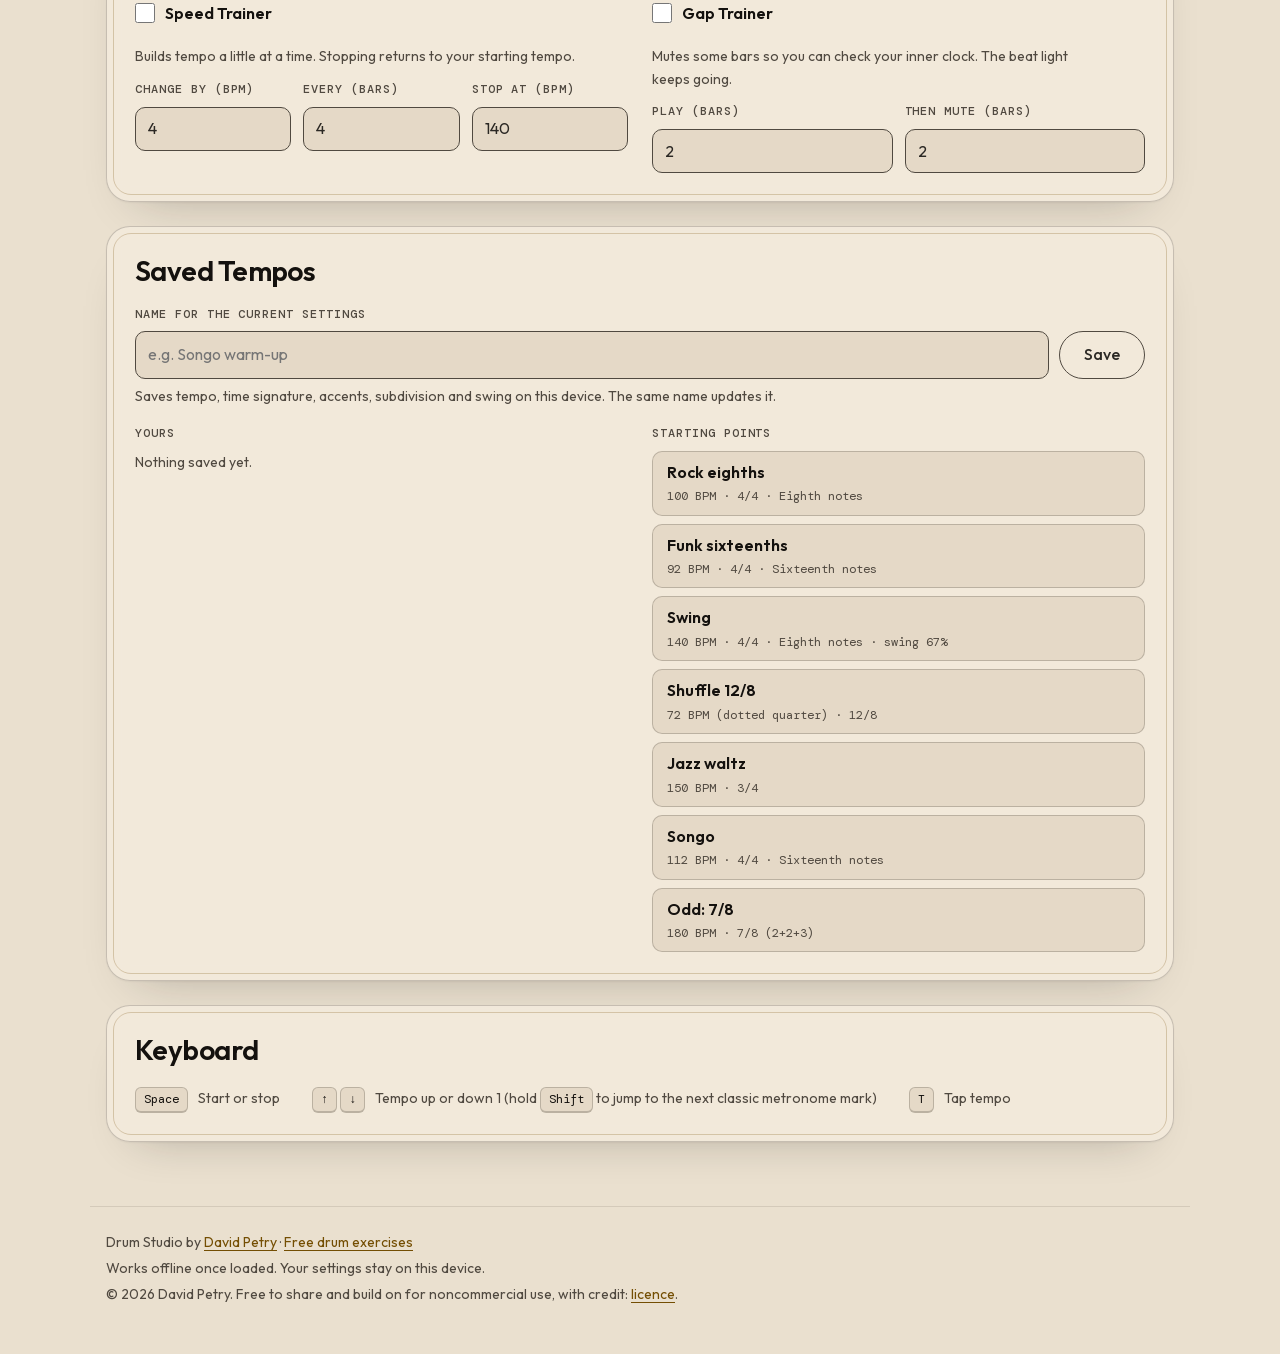
==== commit 6219326e: "Tempo steps follow the classic metronome marks The −5 / +5 buttons become previous / next classic me" ====
--- a/index.html
+++ b/index.html
@@ -60,11 +60,11 @@
           </div>
         </div>
         <div class="slide">
-          <button type="button" class="step" id="bpm-down-5" aria-label="Slower by 5 BPM">−5</button>
+          <button type="button" class="step mark-step" id="bpm-prev" aria-label="Previous classic metronome mark: 92 BPM">‹ 92</button>
           <button type="button" class="step" id="bpm-down" aria-label="Slower by 1 BPM">−</button>
           <input type="range" id="bpm-range" min="20" max="300" step="1" value="96" aria-label="Tempo slider, 20 to 300 BPM">
           <button type="button" class="step" id="bpm-up" aria-label="Faster by 1 BPM">+</button>
-          <button type="button" class="step" id="bpm-up-5" aria-label="Faster by 5 BPM">+5</button>
+          <button type="button" class="step mark-step" id="bpm-next" aria-label="Next classic metronome mark: 100 BPM">100 ›</button>
         </div>
       </div>
 
@@ -214,7 +214,7 @@
       <h2 id="keys-title">Keyboard</h2>
       <dl class="keylist">
         <div><dt><kbd>Space</kbd></dt><dd>Start or stop</dd></div>
-        <div><dt><kbd>↑</kbd> <kbd>↓</kbd></dt><dd>Tempo up or down 1 (hold <kbd>Shift</kbd> for 10)</dd></div>
+        <div><dt><kbd>↑</kbd> <kbd>↓</kbd></dt><dd>Tempo up or down 1 (hold <kbd>Shift</kbd> to jump to the next classic metronome mark)</dd></div>
         <div><dt><kbd>T</kbd></dt><dd>Tap tempo</dd></div>
       </dl>
     </section>
--- a/css/studio.css
+++ b/css/studio.css
@@ -553,7 +553,21 @@
 .tempo-word { color: var(--amber); font-family: var(--serif); font-style: italic; font-size: var(--fs-2xl); font-weight: 600; line-height: 1.1; }
 .tempo-unit { color: var(--muted2); font-size: var(--fs-sm); max-width: 22ch; }
 .tempo-range { color: var(--muted2); font-family: var(--mono); font-size: var(--fs-xs); letter-spacing: 0.04em; font-variant-numeric: tabular-nums; }
-.slide { display: grid; grid-template-columns: auto auto 1fr auto auto; gap: 8px; align-items: center; }
+.slide {
+  display: grid;
+  grid-template-columns: auto auto 1fr auto auto;
+  grid-template-areas: "prev down range up next";
+  gap: 8px;
+  align-items: center;
+}
+#bpm-prev { grid-area: prev; }
+#bpm-down { grid-area: down; }
+#bpm-range { grid-area: range; }
+#bpm-up { grid-area: up; }
+#bpm-next { grid-area: next; }
+/* Classic-mark buttons show their target, e.g. "‹ 92" and "100 ›" */
+.mark-step { min-width: 64px; padding: 0 12px; font-variant-numeric: tabular-nums; white-space: nowrap; }
+.step:disabled { opacity: 0.45; cursor: default; }
 .step {
   min-width: 44px;
   height: 44px;
@@ -937,8 +951,11 @@
   .brand { font-size: var(--fs-base); }
   .navlinks a { padding: 0 10px; }
   .bpm { font-size: 60px !important; min-height: 76px !important; }
-  .slide { grid-template-columns: auto 1fr auto; }
-  .slide #bpm-down-5, .slide #bpm-up-5 { display: none; }
+  /* Phones: fine ± around the slider, classic marks on their own row */
+  .slide {
+    grid-template-columns: 44px 1fr 1fr 44px;
+    grid-template-areas: "down range range up" "prev prev next next";
+  }
   .cell { width: 56px; }
   .cell.group-start { margin-left: 8px; }
   .range-stops dd { font-size: var(--fs-lg); }
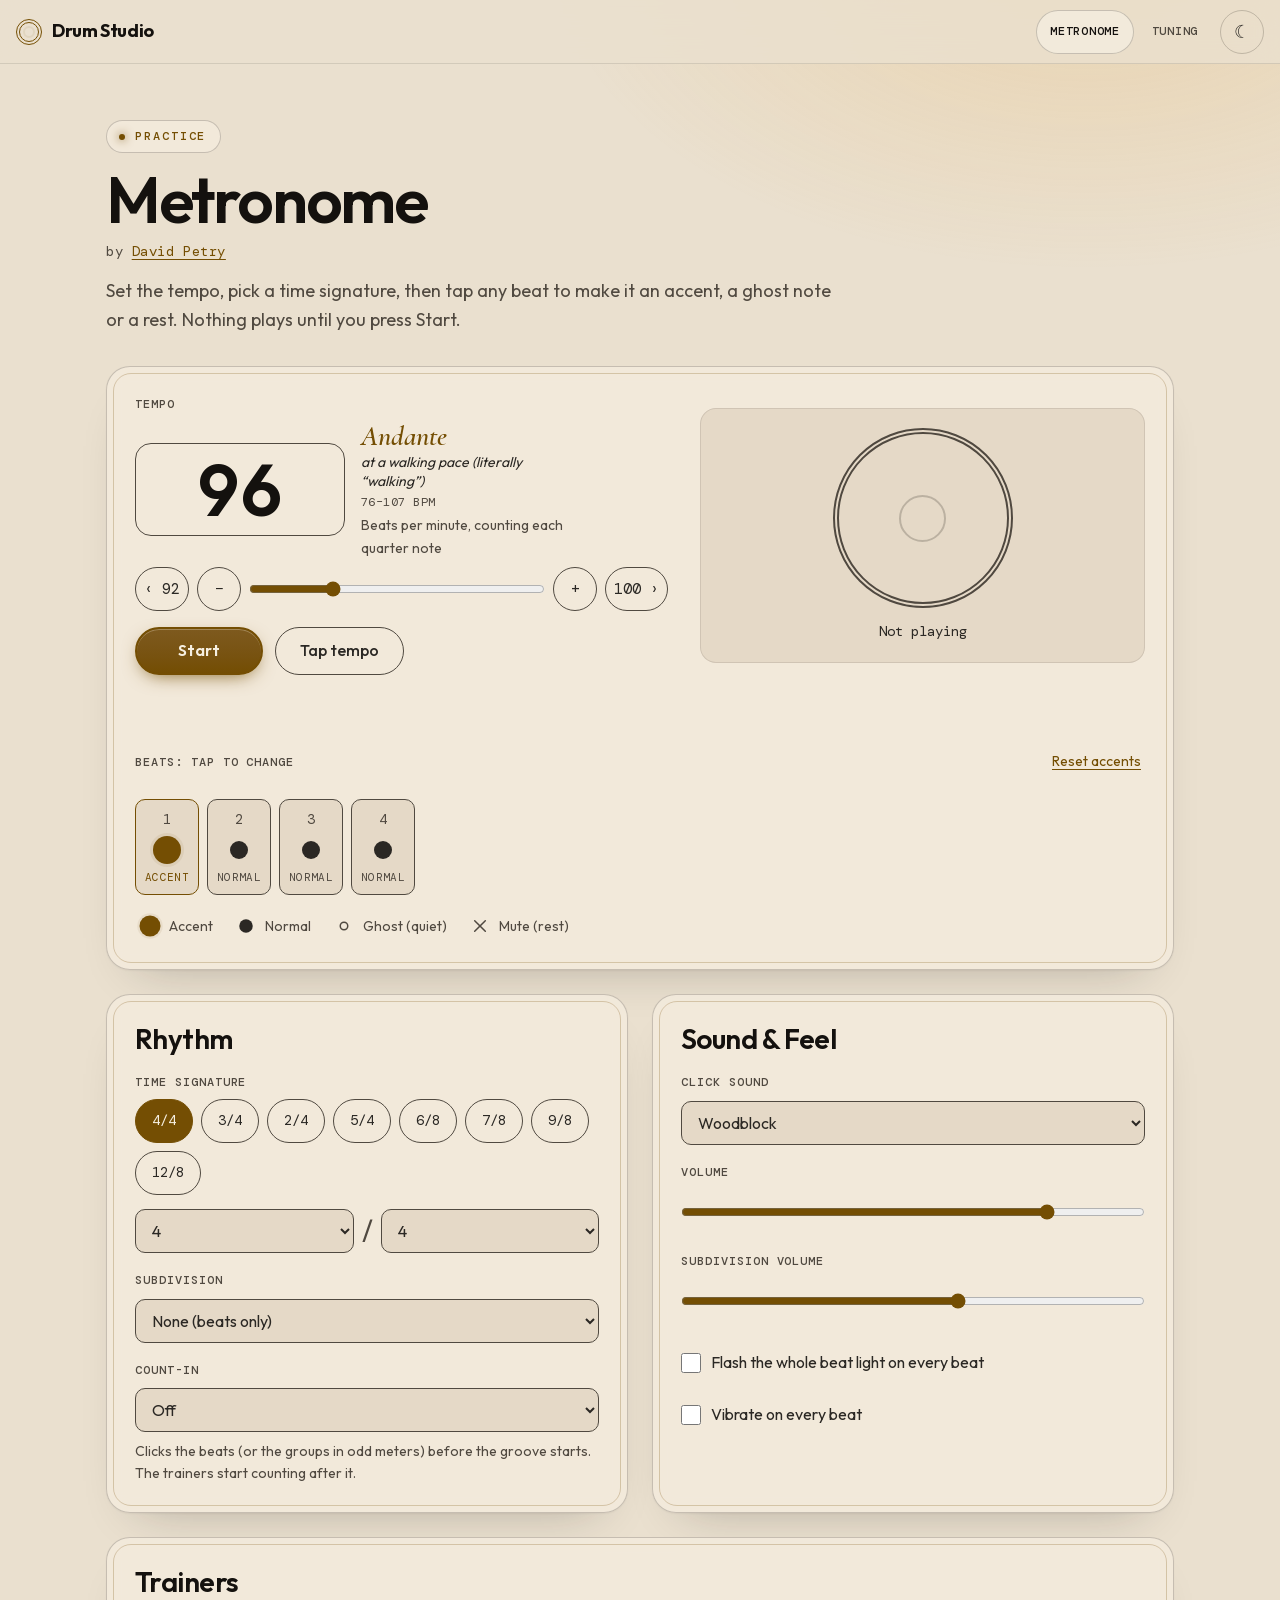
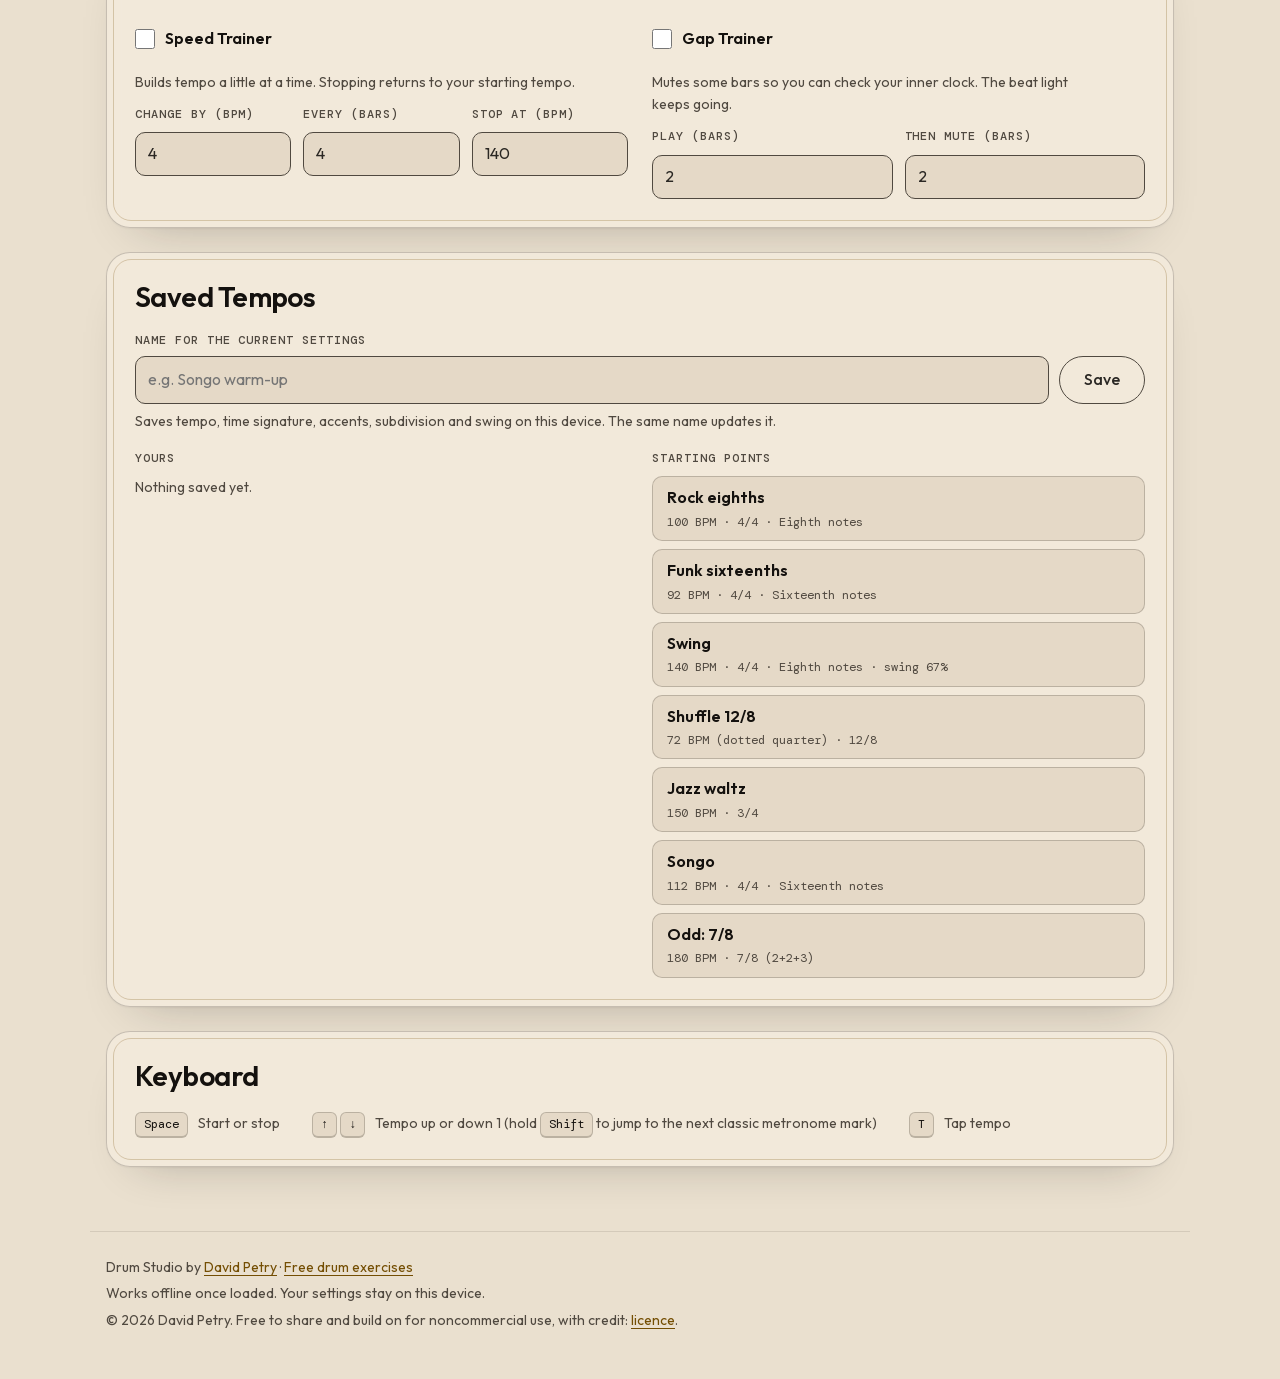
==== commit 988d6dc4: "Translate the Italian tempo words into English Under the tempo word, the English meaning and the lit" ====
--- a/index.html
+++ b/index.html
@@ -52,9 +52,10 @@
       <div class="tempo">
         <label for="bpm" class="label">Tempo</label>
         <div class="tempo-readout">
-          <input type="number" id="bpm" class="bpm" min="20" max="300" step="1" value="96" inputmode="numeric" aria-describedby="tempo-word tempo-range tempo-unit">
+          <input type="number" id="bpm" class="bpm" min="20" max="300" step="1" value="96" inputmode="numeric" aria-describedby="tempo-word tempo-meaning tempo-range tempo-unit">
           <div class="tempo-meta">
-            <span class="tempo-word" id="tempo-word">Andante</span>
+            <span class="tempo-word" id="tempo-word" lang="it">Andante</span>
+            <span class="tempo-meaning" id="tempo-meaning">at a walking pace (literally “walking”)</span>
             <span class="tempo-range" id="tempo-range">76–107 BPM</span>
             <span class="tempo-unit" id="tempo-unit">Beats per minute, counting each quarter note</span>
           </div>
--- a/css/studio.css
+++ b/css/studio.css
@@ -552,6 +552,7 @@
 .tempo-meta { display: grid; gap: 2px; }
 .tempo-word { color: var(--amber); font-family: var(--serif); font-style: italic; font-size: var(--fs-2xl); font-weight: 600; line-height: 1.1; }
 .tempo-unit { color: var(--muted2); font-size: var(--fs-sm); max-width: 22ch; }
+.tempo-meaning { color: var(--text); font-size: var(--fs-sm); font-style: italic; line-height: 1.35; max-width: 24ch; }
 .tempo-range { color: var(--muted2); font-family: var(--mono); font-size: var(--fs-xs); letter-spacing: 0.04em; font-variant-numeric: tabular-nums; }
 .slide {
   display: grid;
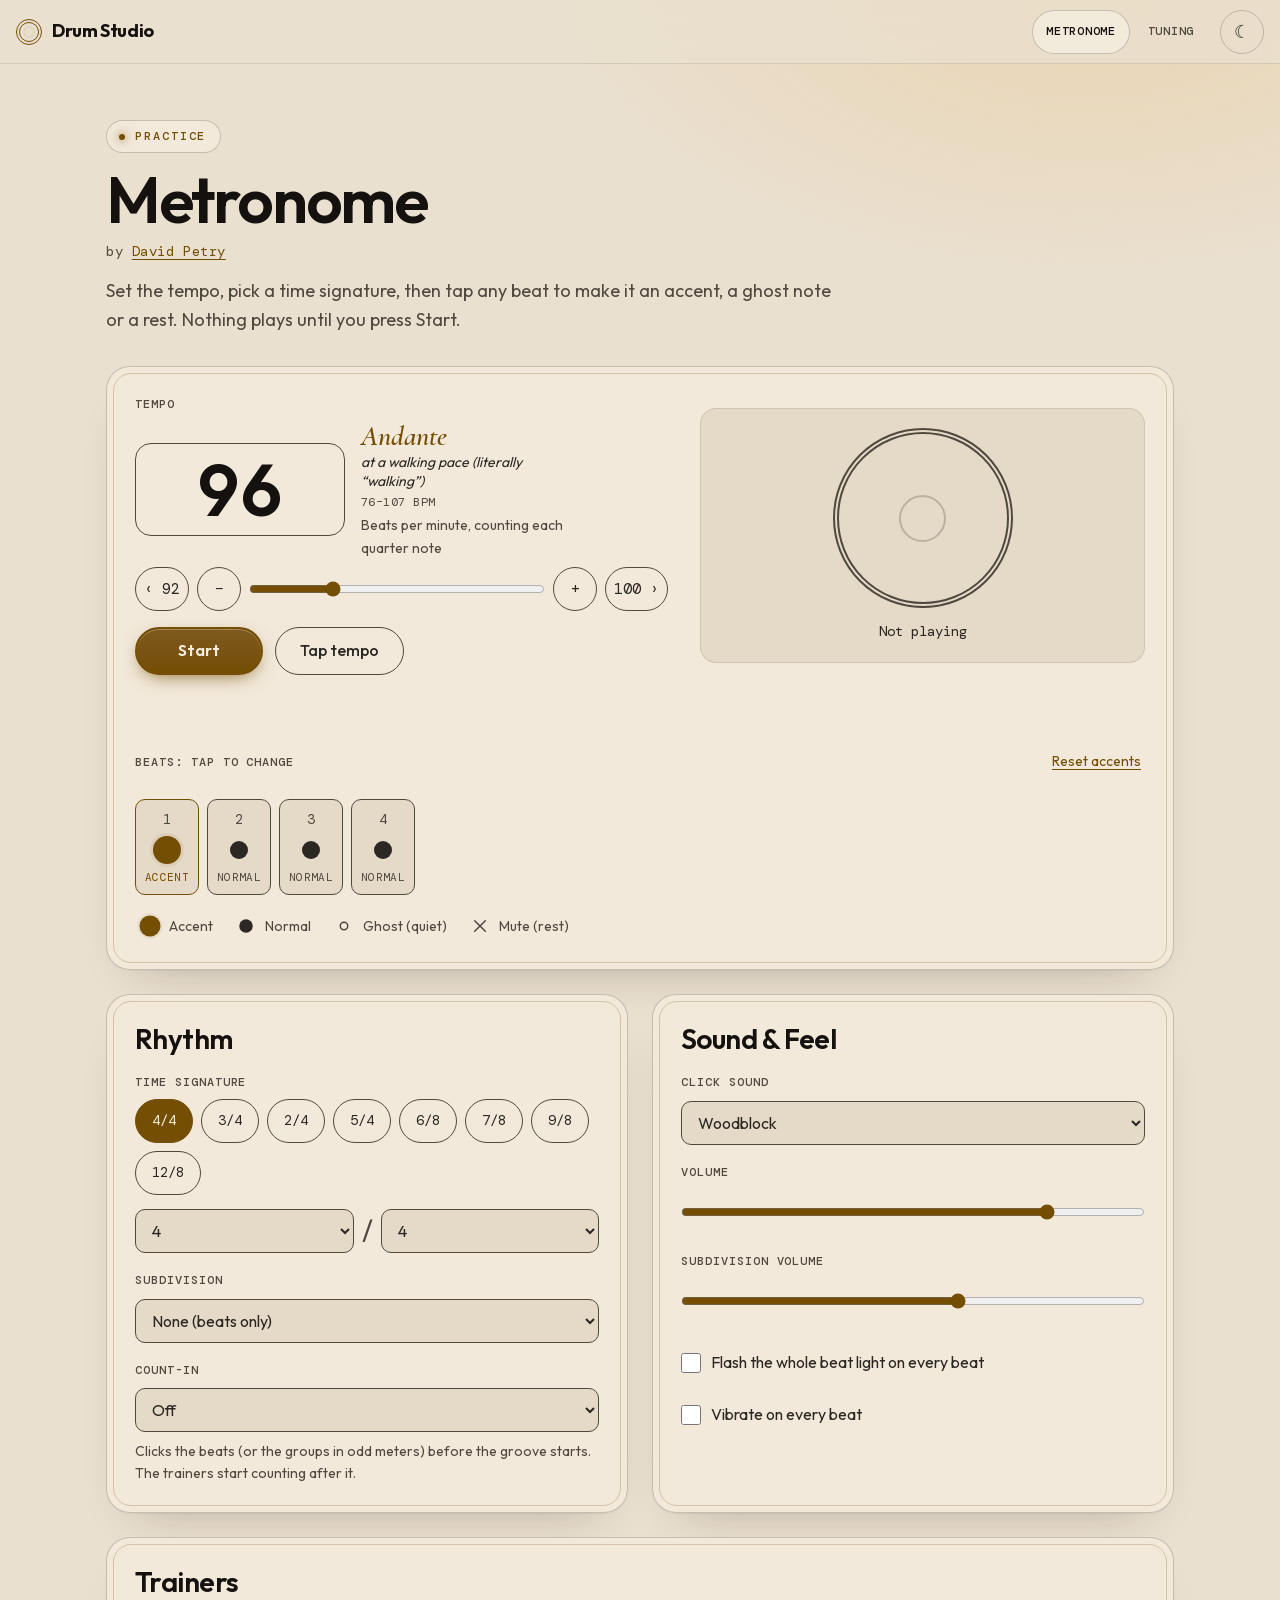
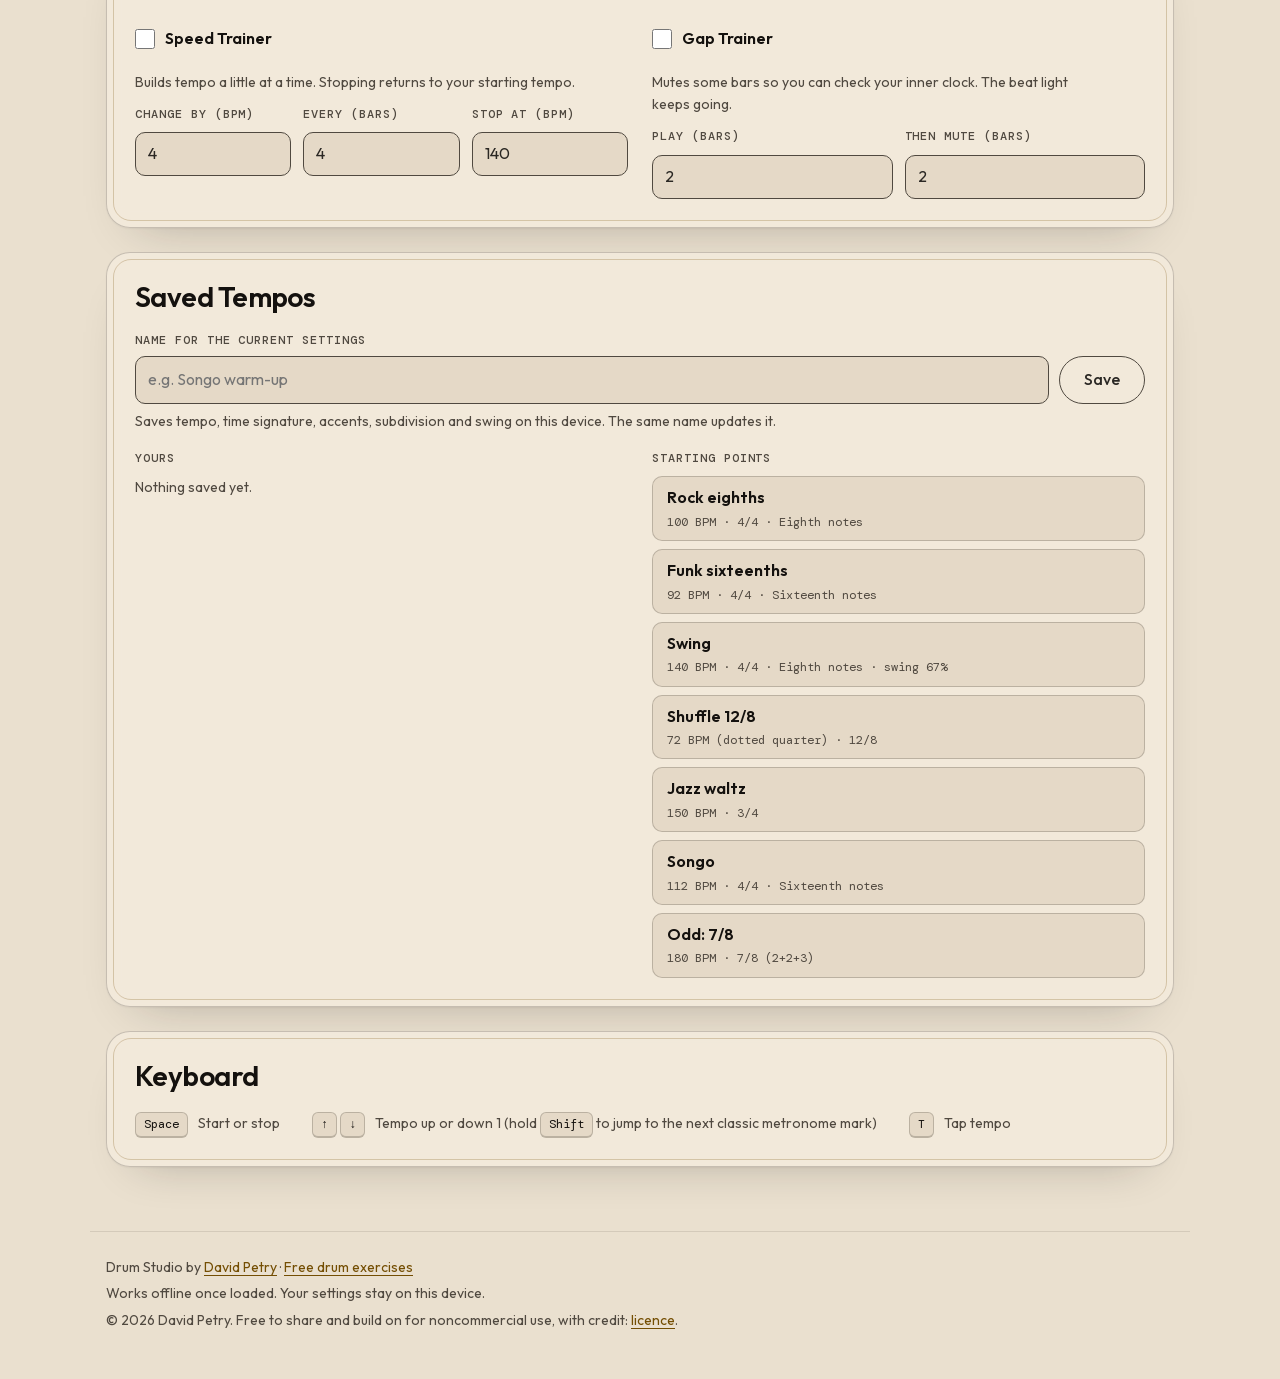
==== commit 3f145536: "Last audit items: lug-by-lug tuner, install button, hold-to-repeat Audit #7: the tuner has numbered " ====
--- a/index.html
+++ b/index.html
@@ -29,6 +29,7 @@
   <ul class="navlinks">
     <li><a href="index.html" aria-current="page">Metronome</a></li>
     <li><a href="tuning.html">Tuning</a></li>
+    <li><button type="button" class="theme-toggle install-btn" id="installApp" aria-label="Install Drum Studio as an app" title="Install Drum Studio as an app" hidden><svg viewBox="0 0 24 24" width="20" height="20" aria-hidden="true" focusable="false"><path d="M12 3v12m0 0-5-5m5 5 5-5M5 21h14" fill="none" stroke="currentColor" stroke-width="2" stroke-linecap="round" stroke-linejoin="round"/></svg></button></li>
     <li><button type="button" class="theme-toggle" id="themeToggle" aria-label="Switch to light theme"><span aria-hidden="true">☀</span></button></li>
   </ul>
 </nav>
@@ -235,6 +236,7 @@
 <footer class="foot">
   <p>Drum Studio by <a href="https://david-petry.netlify.app/">David Petry</a> · <a href="https://david-petry.netlify.app/drum-exercises.html">Free drum exercises</a></p>
   <p>Works offline once loaded. Your settings stay on this device.</p>
+  <p class="install-tip" id="ios-install-tip" hidden>On iPhone or iPad: tap <strong>Share</strong>, then <strong>Add to Home Screen</strong> to install Drum Studio.</p>
   <p>© 2026 David Petry. Free to share and build on for noncommercial use, with credit: <a href="https://github.com/davidpetry-cloud/drum-studio/blob/main/LICENSE">licence</a>.</p>
 </footer>
 <script src="js/metronome.js" defer></script>
--- a/css/studio.css
+++ b/css/studio.css
@@ -304,6 +304,8 @@
   transition: color .2s, border-color .2s, background .2s;
 }
 .theme-toggle:hover { color: var(--amber); border-color: var(--amber); background: var(--amber-dim); }
+.install-btn svg { display: block; }
+.install-tip { color: var(--text); }
 
 /* ============================================================
    LAYOUT
@@ -582,6 +584,8 @@
   transition: border-color .2s, color .2s, background .2s;
 }
 .step:hover { border-color: var(--amber); color: var(--amber); background: var(--amber-dim); }
+/* Hold-to-repeat buttons: no text selection or long-press menu on phones */
+.step, .transport-step { touch-action: manipulation; user-select: none; -webkit-user-select: none; -webkit-touch-callout: none; }
 
 /* The beat light: one big drumhead. Its fill says which kind of beat
    just played; it fades between beats. Overflow on the stage lets the
@@ -882,15 +886,45 @@
 .target-bar .zone { position: absolute; inset: 8px 0 auto; height: 14px; border-radius: 7px; background: linear-gradient(90deg, var(--teal-dim), color-mix(in oklab, var(--teal) 40%, transparent), var(--teal-dim)); box-shadow: inset 0 0 0 1px var(--teal); }
 .target-mark { --pos: 0.5; position: absolute; top: 2px; left: calc(var(--pos) * 100%); width: 4px; height: 26px; margin-left: -2px; border-radius: 2px; background: var(--amber); box-shadow: 0 0 0 3px var(--amber-dim); }
 .target-ends { position: absolute; inset: auto 0 0; display: flex; justify-content: space-between; color: var(--muted2); font-family: var(--mono); font-size: 11px; }
-.lugs-head { display: flex; align-items: baseline; justify-content: space-between; margin-top: 8px; }
-.lugs-head .label { margin: 0; }
-.lugs { list-style: none; display: grid; grid-template-columns: repeat(auto-fill, minmax(150px, 1fr)); gap: 8px; margin: 8px 0; }
-.lug { display: grid; grid-template-columns: 1fr auto; gap: 0 8px; padding: 10px 12px; border: 1px solid var(--line-2); border-radius: var(--r-sm); background: var(--bg2); font-variant-numeric: tabular-nums; }
+.lugs-head { display: flex; flex-wrap: wrap; align-items: center; gap: 8px 16px; margin-top: 8px; }
+.lugs-head .label { margin: 0; margin-right: auto; }
+.lug-count { display: inline-flex; align-items: center; gap: 8px; color: var(--muted2); font-family: var(--mono); font-size: var(--fs-xs); text-transform: uppercase; letter-spacing: 0.08em; }
+.lug-count select { width: auto; min-width: 5em; }
+.lugs { list-style: none; display: grid; grid-template-columns: repeat(auto-fill, minmax(min(210px, 100%), 1fr)); gap: 8px; margin: 8px 0; }
+.lug-row { display: flex; gap: 4px; }
+/* A lug slot: tap it to read it next. The next one is outlined and says
+   "next"; the one to adjust gets a thick warning border and bold offset. */
+.lug {
+  flex: 1;
+  display: grid;
+  grid-template-columns: 1fr auto;
+  gap: 0 8px;
+  min-height: 52px;
+  padding: 8px 12px;
+  border: 1px solid var(--line-2);
+  border-radius: var(--r-sm);
+  background: var(--bg2);
+  color: var(--text);
+  text-align: left;
+  font-variant-numeric: tabular-nums;
+}
+.lug:hover { border-color: var(--amber); }
+.lug.is-next { border: 2px dashed var(--amber); }
 .lug-n { color: var(--muted2); font-family: var(--mono); font-size: var(--fs-xs); text-transform: uppercase; }
+.lug.is-next .lug-n { color: var(--amber); }
 .lug-hz { color: var(--white); font-weight: 600; grid-row: 2; }
 .lug-off { grid-row: 1 / 3; grid-column: 2; align-self: center; color: var(--muted2); font-family: var(--mono); font-size: var(--fs-sm); }
-.lug.is-worst { border-color: var(--warn); border-width: 2px; }
+.lug.is-worst { border: 3px solid var(--warn); }
 .lug.is-worst .lug-off { color: var(--warn); font-weight: 600; }
+.lug-clear {
+  width: 44px;
+  border: 1px solid var(--line-2);
+  border-radius: var(--r-sm);
+  background: transparent;
+  color: var(--muted2);
+  font-size: var(--fs-lg);
+}
+.lug-clear:hover { border-color: var(--warn); color: var(--warn); }
 .lug-status { color: var(--text); }
 
 .table-wrap { overflow-x: auto; margin-top: 4px; }
